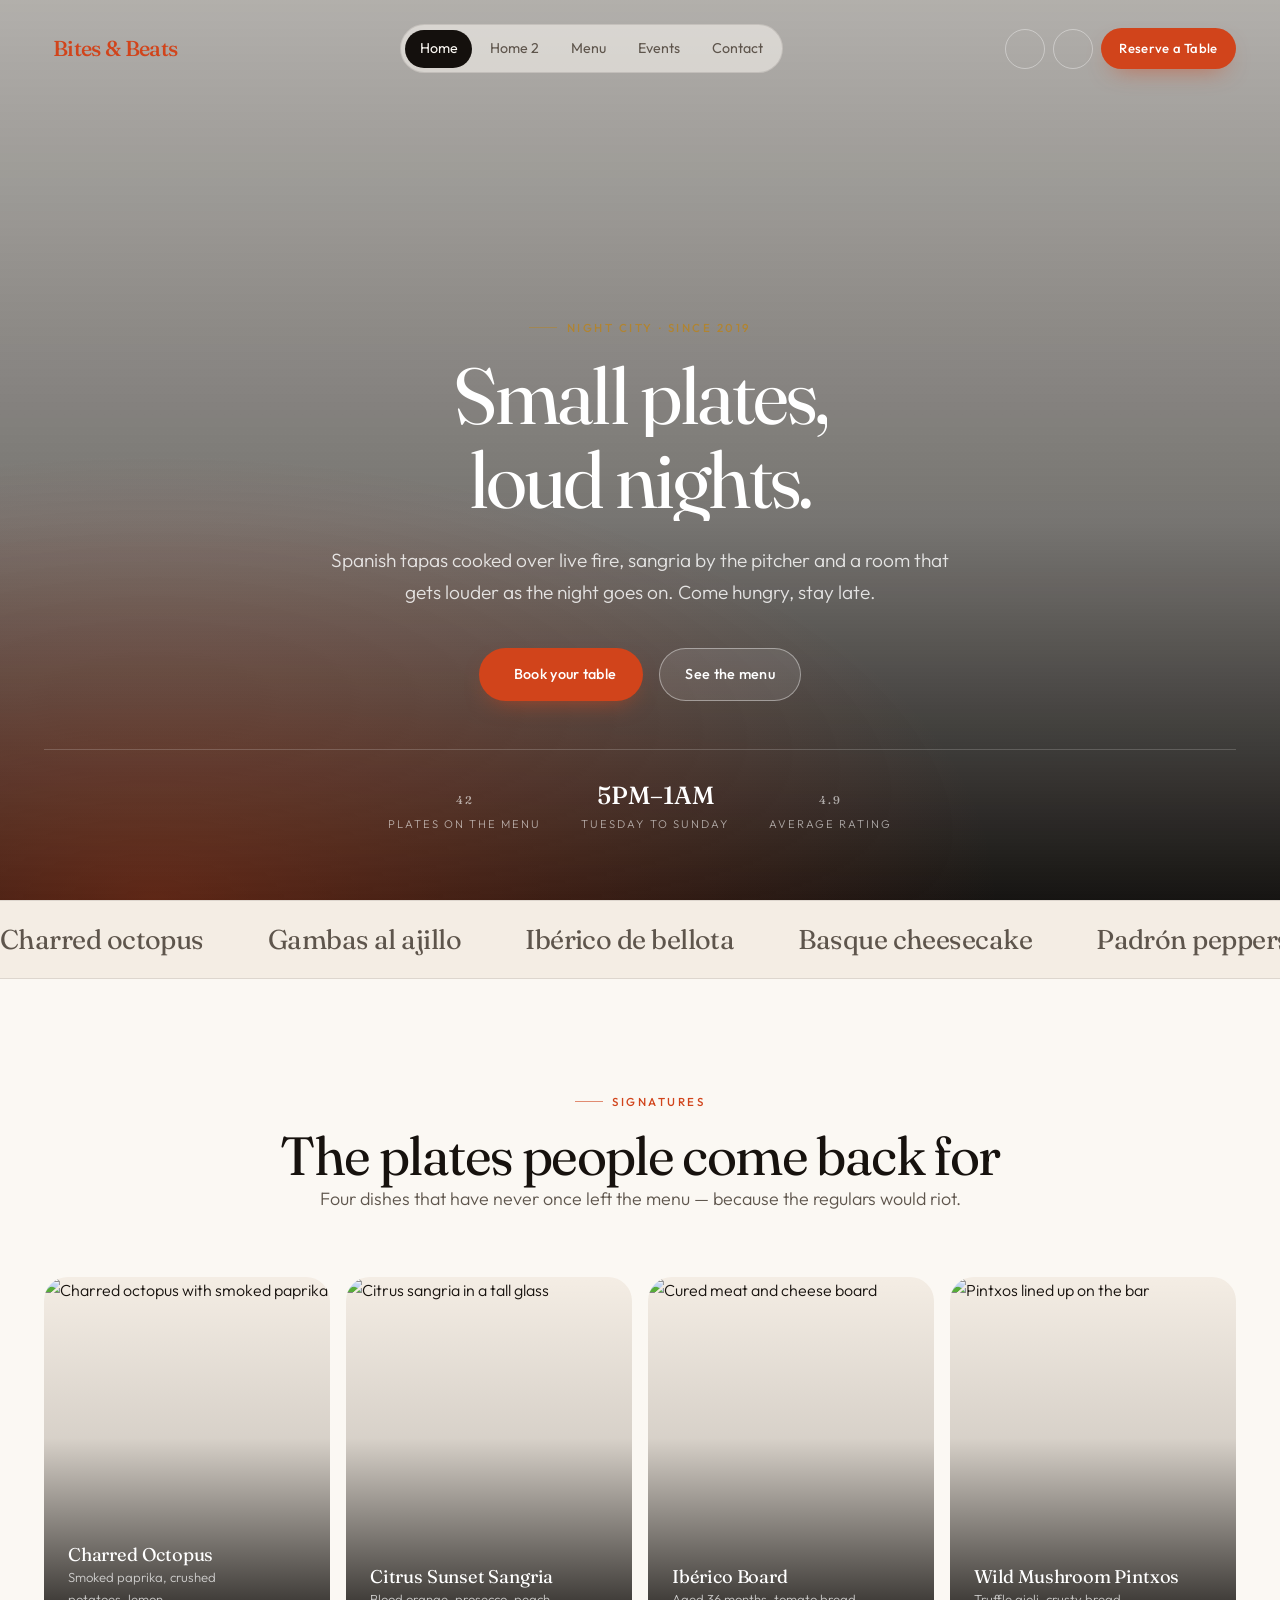
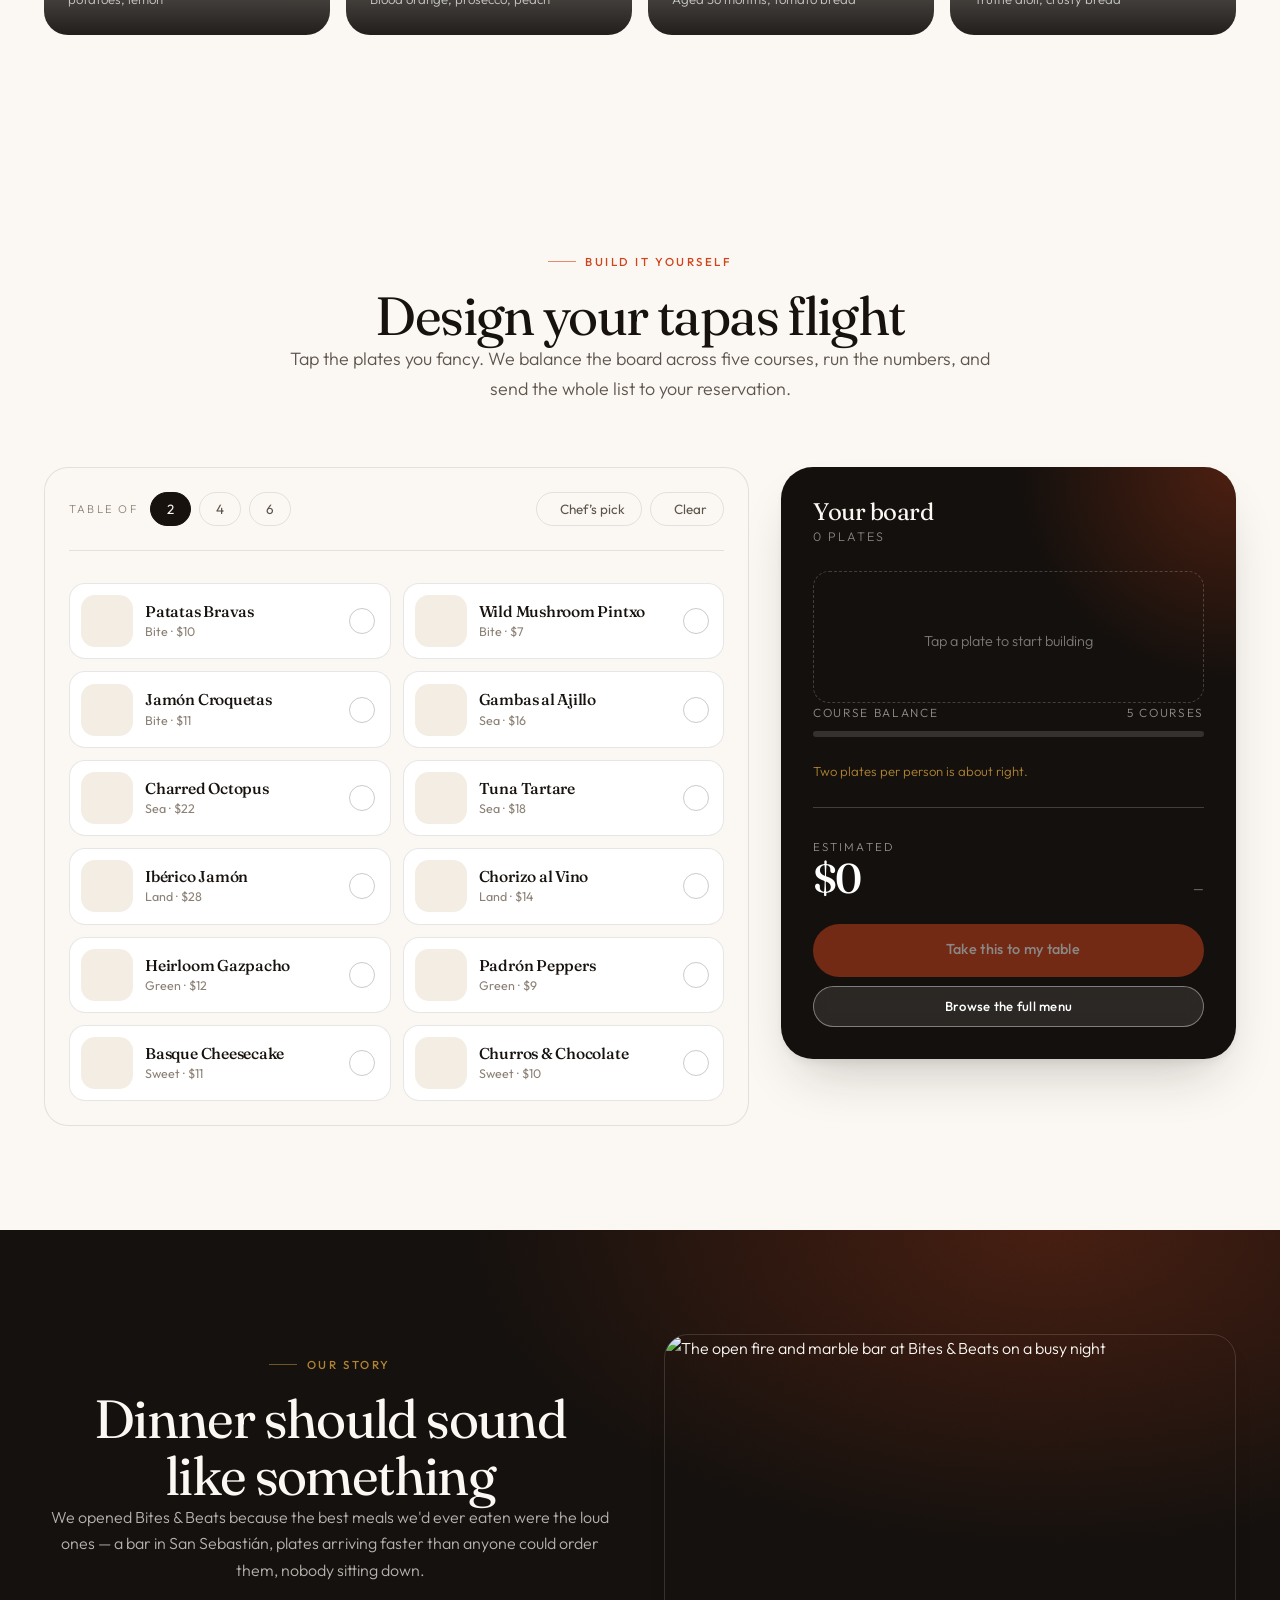
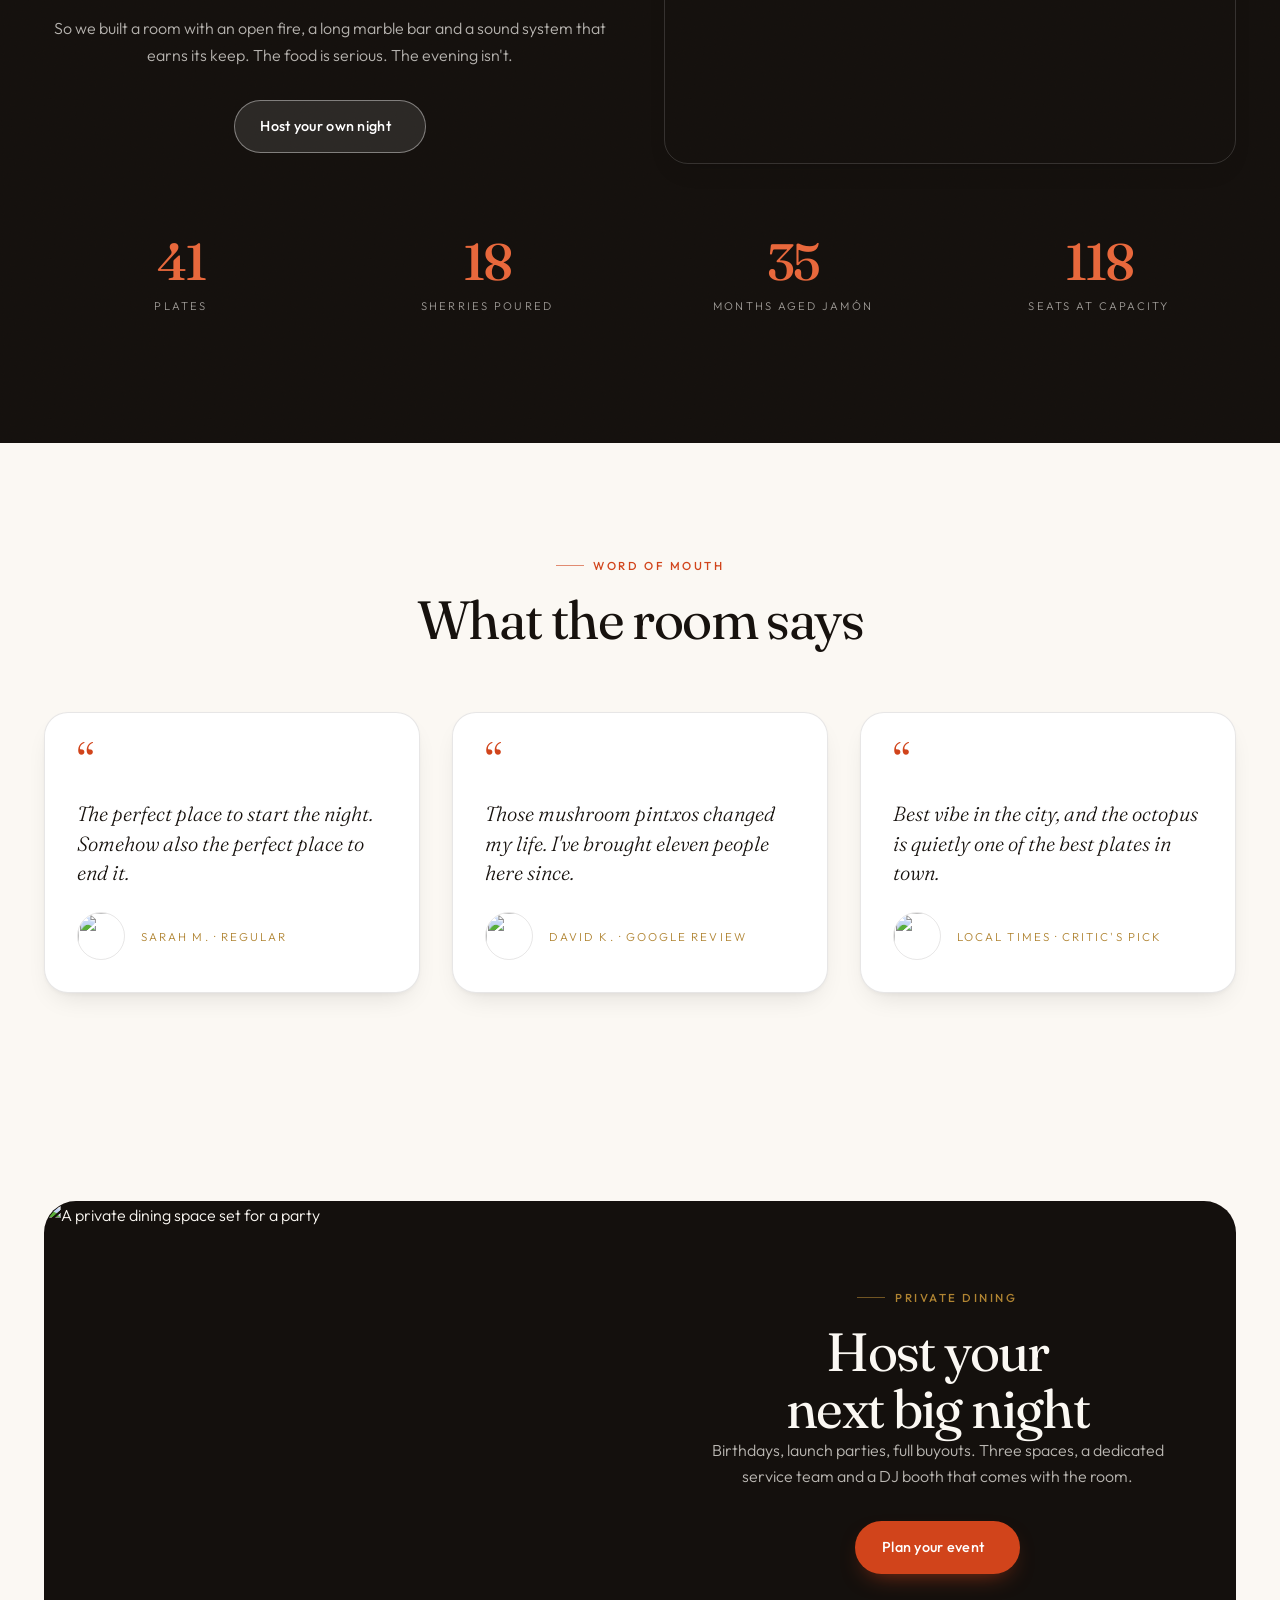
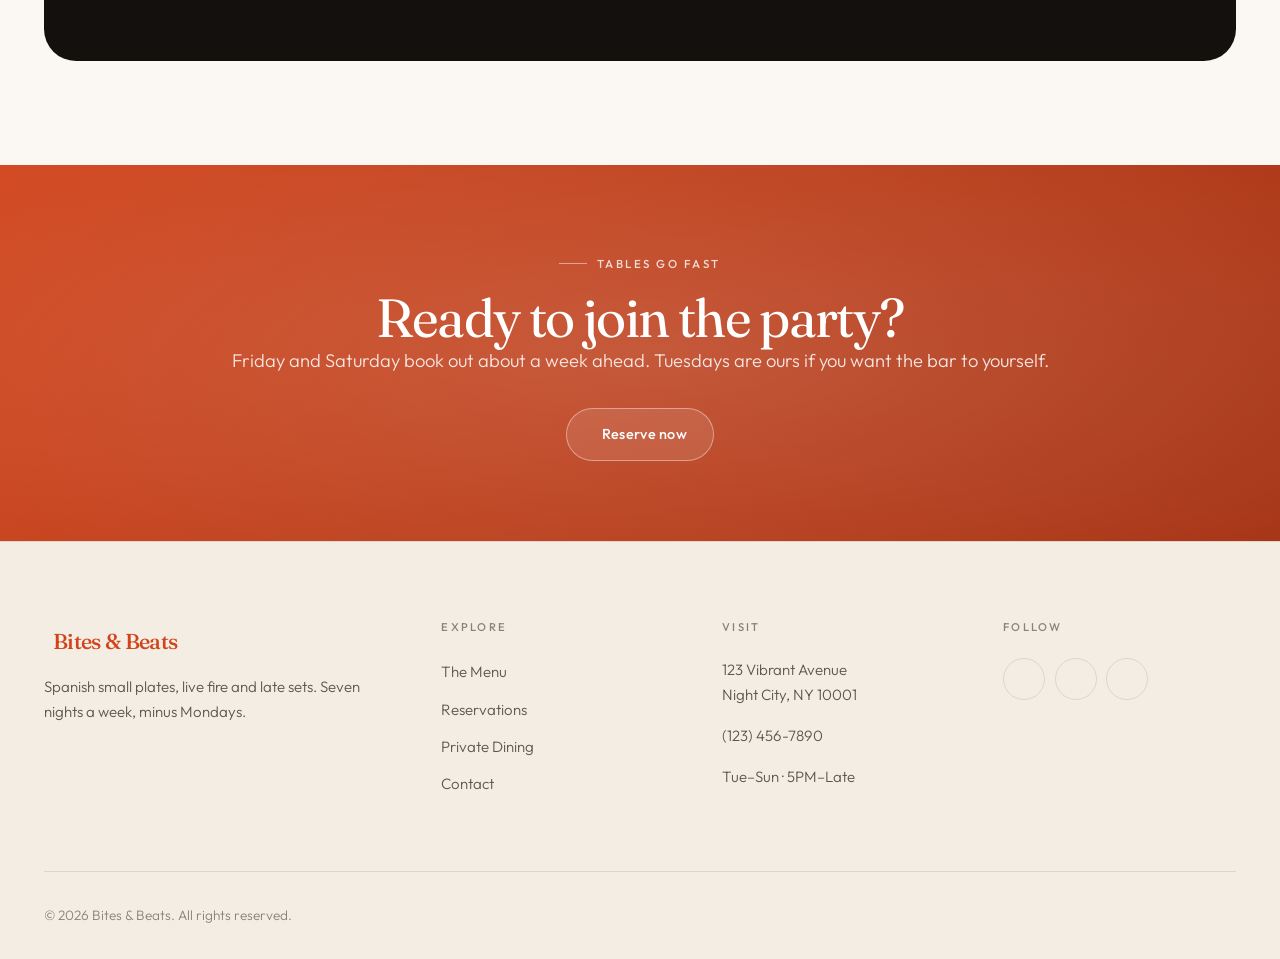
==== index.html @ 99b75a73 "first" ====
<!DOCTYPE html>
<html lang="en">

<head>
  <meta charset="UTF-8">
  <meta name="viewport" content="width=device-width, initial-scale=1.0">
  <title>Bites &amp; Beats | Tapas Bar &amp; Small Plates Restaurant</title>
  <meta name="description"
    content="A tapas bar in Night City serving Spanish small plates, sangria and late-night sets. Build your own tapas flight and reserve a table.">

  <!-- Favicon -->
  <link rel="icon" type="image/svg+xml" href="assets/images/favicon.svg">

  <link rel="preconnect" href="https://fonts.googleapis.com">
  <link rel="preconnect" href="https://fonts.gstatic.com" crossorigin>

  <!-- CSS -->
  <link rel="stylesheet" href="assets/css/style.css">
  <link rel="stylesheet" href="assets/css/interactive.css">
  <link rel="stylesheet" href="assets/css/rtl.css">

  <!-- Icons (Phosphor) -->
  <script src="https://unpkg.com/@phosphor-icons/web"></script>

  <!-- SEO JSON-LD -->
  <script type="application/ld+json">
  {
    "@context": "https://schema.org",
    "@type": "Restaurant",
    "name": "Bites & Beats",
    "image": "https://images.unsplash.com/photo-1517248135467-4c7edcad34c4",
    "servesCuisine": "Tapas",
    "priceRange": "$$",
    "telephone": "+1234567890",
    "address": {
      "@type": "PostalAddress",
      "streetAddress": "123 Vibrant Avenue",
      "addressLocality": "Night City",
      "addressRegion": "NY",
      "postalCode": "10001",
      "addressCountry": "US"
    }
  }
  </script>
</head>

<body class="nav-over-dark">

  <div class="scroll-progress"></div>
  <div class="drawer-overlay"></div>

  <!-- Mobile Drawer -->
  <aside class="drawer" aria-label="Mobile navigation">
    <div class="drawer-header">
      <a href="index.html" class="logo">
        <i class="ph-fill ph-martini"></i> Bites &amp; Beats
      </a>
      <button class="icon-btn close-drawer" aria-label="Close menu">
        <i class="ph ph-x"></i>
      </button>
    </div>

    <div class="drawer-toggles">
      <button class="icon-btn theme-toggle" aria-label="Toggle theme">
        <i class="ph ph-moon"></i>
      </button>
      <button class="icon-btn rtl-toggle" aria-label="Toggle text direction">
        <i class="ph ph-arrows-left-right"></i>
      </button>
    </div>

    <nav class="drawer-nav">
      <a href="index.html" class="active">Home</a>
      <a href="home2.html">Home 2</a>
      <a href="menu.html">Menu</a>
      <a href="events.html">Events</a>
      <a href="contact.html">Contact</a>
    </nav>

    <div class="drawer-actions">
      <a href="reservations.html" class="btn btn-primary"><i class="ph ph-calendar-check"></i> Reserve a Table</a>
    </div>
  </aside>

  <!-- Navbar -->
  <header class="navbar">
    <div class="container nav-container">
      <a href="index.html" class="logo">
        <i class="ph-fill ph-martini"></i> Bites &amp; Beats
      </a>

      <nav aria-label="Primary">
        <ul class="nav-links">
          <li><a href="index.html" class="active">Home</a></li>
          <li><a href="home2.html">Home 2</a></li>
          <li><a href="menu.html">Menu</a></li>
          <li><a href="events.html">Events</a></li>
          <li><a href="contact.html">Contact</a></li>
        </ul>
      </nav>

      <div class="nav-actions">
        <button class="icon-btn theme-toggle" aria-label="Toggle dark mode">
          <i class="ph ph-moon"></i>
        </button>
        <button class="icon-btn rtl-toggle" aria-label="Toggle text direction">
          <i class="ph ph-arrows-left-right"></i>
        </button>
        <a href="reservations.html" class="btn btn-primary btn-sm">Reserve a Table</a>
      </div>

      <button class="hamburger" aria-label="Open menu">
        <i class="ph ph-list"></i>
      </button>
    </div>
  </header>

  <main>
    <!-- ================================================== Hero -->
    <section class="hero">
      <img src="https://images.unsplash.com/photo-1517248135467-4c7edcad34c4?auto=format&fit=crop&q=80&w=1920"
        alt="The dining room at Bites &amp; Beats, full and warmly lit" class="hero-bg">
      <div class="hero-overlay"></div>

      <div class="container hero-content">
        <span class="eyebrow">Night City &middot; Since 2019</span>
        <h1 class="reveal-words">Small plates, loud nights.</h1>
        <p class="animate-on-scroll">Spanish tapas cooked over live fire, sangria by the pitcher and a room that gets
          louder as the night goes on. Come hungry, stay late.</p>

        <div class="hero-actions animate-on-scroll">
          <a href="reservations.html" class="btn btn-primary"><i class="ph ph-calendar-check"></i> Book your table</a>
          <a href="menu.html" class="btn btn-light">See the menu</a>
        </div>

        <div class="hero-meta animate-on-scroll">
          <div>
            <strong><span data-count="42" data-suffix="">0</span></strong>
            <span>Plates on the menu</span>
          </div>
          <div>
            <strong>5PM&ndash;1AM</strong>
            <span>Tuesday to Sunday</span>
          </div>
          <div>
            <strong><span data-count="4" data-suffix=".9">0</span></strong>
            <span>Average rating</span>
          </div>
        </div>
      </div>

    </section>

    <!-- ================================================== Marquee -->
    <div class="marquee" aria-hidden="true">
      <div class="marquee-track">
        <span>Charred octopus <i class="ph-fill ph-circle"></i> Gambas al ajillo <i class="ph-fill ph-circle"></i>
          Ib&eacute;rico de bellota <i class="ph-fill ph-circle"></i> Basque cheesecake <i
            class="ph-fill ph-circle"></i> Padr&oacute;n peppers <i class="ph-fill ph-circle"></i> Sangria blanca <i
            class="ph-fill ph-circle"></i></span>
      </div>
    </div>

    <!-- ================================================== Signature plates -->
    <section class="container">
      <div class="section-header animate-on-scroll">
        <span class="eyebrow centered">Signatures</span>
        <h2>The plates people come back for</h2>
        <p>Four dishes that have never once left the menu &mdash; because the regulars would riot.</p>
      </div>

      <div class="shareable-grid animate-on-scroll" data-stagger>
        <article class="share-item">
          <img src="https://images.unsplash.com/photo-1594973338928-5514e8cbb557?auto=format&fit=crop&q=80&w=700"
            alt="Charred octopus with smoked paprika" loading="lazy">
          <div class="share-overlay">
            <h4>Charred Octopus</h4>
            <p>Smoked paprika, crushed potatoes, lemon</p>
          </div>
        </article>
        <article class="share-item">
          <img src="https://images.unsplash.com/photo-1565557623262-b51c2513a641?auto=format&fit=crop&q=80&w=700"
            alt="Citrus sangria in a tall glass" loading="lazy">
          <div class="share-overlay">
            <h4>Citrus Sunset Sangria</h4>
            <p>Blood orange, prosecco, peach</p>
          </div>
        </article>
        <article class="share-item">
          <img src="https://images.unsplash.com/photo-1529692236671-f1f6cf9683ba?auto=format&fit=crop&q=80&w=700"
            alt="Cured meat and cheese board" loading="lazy">
          <div class="share-overlay">
            <h4>Ib&eacute;rico Board</h4>
            <p>Aged 36 months, tomato bread</p>
          </div>
        </article>
        <article class="share-item">
          <img src="https://images.unsplash.com/photo-1534080564583-6be75777b70a?auto=format&fit=crop&q=80&w=700"
            alt="Pintxos lined up on the bar" loading="lazy">
          <div class="share-overlay">
            <h4>Wild Mushroom Pintxos</h4>
            <p>Truffle aioli, crusty bread</p>
          </div>
        </article>
      </div>
    </section>

    <!-- ================================================== INTERACTIVE: Flight builder -->
    <section class="container" id="flight-builder">
      <div class="section-header animate-on-scroll">
        <span class="eyebrow centered">Build it yourself</span>
        <h2>Design your tapas flight</h2>
        <p>Tap the plates you fancy. We balance the board across five courses, run the numbers, and send the whole list
          to your reservation.</p>
      </div>

      <div class="flight animate-on-scroll">

        <!-- Picker -->
        <div class="flight-picker">
          <div class="flight-toolbar">
            <span class="label">Table of</span>
            <button type="button" class="chip flight-party" data-party="2" aria-pressed="true">2</button>
            <button type="button" class="chip flight-party" data-party="4" aria-pressed="false">4</button>
            <button type="button" class="chip flight-party" data-party="6" aria-pressed="false">6</button>
            <span style="flex:1 1 auto"></span>
            <button type="button" class="chip" id="flight-surprise"><i class="ph ph-shuffle"></i> Chef&rsquo;s
              pick</button>
            <button type="button" class="chip" id="flight-clear"><i class="ph ph-arrow-counter-clockwise"></i>
              Clear</button>
          </div>

          <div class="flight-options">
            <!-- Bites -->
            <button type="button" class="flight-opt" data-id="bravas" data-name="Patatas Bravas" data-price="10"
              data-course="bite">
              <span class="ico"><i class="ph ph-bowl-food"></i></span>
              <span><span class="name">Patatas Bravas</span><span class="meta">Bite &middot; $10</span></span>
              <span class="mark"><i class="ph ph-plus"></i></span>
            </button>
            <button type="button" class="flight-opt" data-id="pintxo" data-name="Wild Mushroom Pintxo" data-price="7"
              data-course="bite">
              <span class="ico"><i class="ph ph-bread"></i></span>
              <span><span class="name">Wild Mushroom Pintxo</span><span class="meta">Bite &middot; $7</span></span>
              <span class="mark"><i class="ph ph-plus"></i></span>
            </button>
            <button type="button" class="flight-opt" data-id="croquetas" data-name="Jam&oacute;n Croquetas"
              data-price="11" data-course="bite">
              <span class="ico"><i class="ph ph-cookie"></i></span>
              <span><span class="name">Jam&oacute;n Croquetas</span><span class="meta">Bite &middot; $11</span></span>
              <span class="mark"><i class="ph ph-plus"></i></span>
            </button>

            <!-- Sea -->
            <button type="button" class="flight-opt" data-id="gambas" data-name="Gambas al Ajillo" data-price="16"
              data-course="sea">
              <span class="ico c-sea"><i class="ph ph-shrimp"></i></span>
              <span><span class="name">Gambas al Ajillo</span><span class="meta">Sea &middot; $16</span></span>
              <span class="mark"><i class="ph ph-plus"></i></span>
            </button>
            <button type="button" class="flight-opt" data-id="octopus" data-name="Charred Octopus" data-price="22"
              data-course="sea">
              <span class="ico c-sea"><i class="ph ph-fish"></i></span>
              <span><span class="name">Charred Octopus</span><span class="meta">Sea &middot; $22</span></span>
              <span class="mark"><i class="ph ph-plus"></i></span>
            </button>
            <button type="button" class="flight-opt" data-id="tartare" data-name="Tuna Tartare" data-price="18"
              data-course="sea">
              <span class="ico c-sea"><i class="ph ph-fish-simple"></i></span>
              <span><span class="name">Tuna Tartare</span><span class="meta">Sea &middot; $18</span></span>
              <span class="mark"><i class="ph ph-plus"></i></span>
            </button>

            <!-- Land -->
            <button type="button" class="flight-opt" data-id="jamon" data-name="Ib&eacute;rico Jam&oacute;n"
              data-price="28" data-course="land">
              <span class="ico"><i class="ph ph-fork-knife"></i></span>
              <span><span class="name">Ib&eacute;rico Jam&oacute;n</span><span class="meta">Land &middot;
                  $28</span></span>
              <span class="mark"><i class="ph ph-plus"></i></span>
            </button>
            <button type="button" class="flight-opt" data-id="chorizo" data-name="Chorizo al Vino" data-price="14"
              data-course="land">
              <span class="ico"><i class="ph ph-cooking-pot"></i></span>
              <span><span class="name">Chorizo al Vino</span><span class="meta">Land &middot; $14</span></span>
              <span class="mark"><i class="ph ph-plus"></i></span>
            </button>

            <!-- Green -->
            <button type="button" class="flight-opt" data-id="gazpacho" data-name="Heirloom Gazpacho" data-price="12"
              data-course="green">
              <span class="ico c-green"><i class="ph ph-plant"></i></span>
              <span><span class="name">Heirloom Gazpacho</span><span class="meta">Green &middot; $12</span></span>
              <span class="mark"><i class="ph ph-plus"></i></span>
            </button>
            <button type="button" class="flight-opt" data-id="padron" data-name="Padr&oacute;n Peppers" data-price="9"
              data-course="green">
              <span class="ico c-green"><i class="ph ph-pepper"></i></span>
              <span><span class="name">Padr&oacute;n Peppers</span><span class="meta">Green &middot; $9</span></span>
              <span class="mark"><i class="ph ph-plus"></i></span>
            </button>

            <!-- Sweet -->
            <button type="button" class="flight-opt" data-id="cheesecake" data-name="Basque Cheesecake" data-price="11"
              data-course="sweet">
              <span class="ico c-sweet"><i class="ph ph-cake"></i></span>
              <span><span class="name">Basque Cheesecake</span><span class="meta">Sweet &middot; $11</span></span>
              <span class="mark"><i class="ph ph-plus"></i></span>
            </button>
            <button type="button" class="flight-opt" data-id="churros" data-name="Churros &amp; Chocolate"
              data-price="10" data-course="sweet">
              <span class="ico c-sweet"><i class="ph ph-ice-cream"></i></span>
              <span><span class="name">Churros &amp; Chocolate</span><span class="meta">Sweet &middot; $10</span></span>
              <span class="mark"><i class="ph ph-plus"></i></span>
            </button>
          </div>
        </div>

        <!-- Live board -->
        <aside class="flight-board" aria-live="polite">
          <h3>Your board</h3>
          <p class="sub" id="flight-count">0 plates</p>

          <ul class="board-list" id="flight-list"></ul>
          <div class="board-empty" id="flight-empty">
            <i class="ph ph-hand-tap"></i>
            <span>Tap a plate to start building</span>
          </div>

          <div class="board-balance">
            <div class="row"><span>Course balance</span><span>5 courses</span></div>
            <div class="meter" id="flight-meter"><i></i></div>
          </div>

          <p class="board-hint" id="flight-hint">Two plates per person is about right.</p>

          <div class="board-total">
            <div>
              <span class="k">Estimated</span>
              <div class="v" id="flight-total">$0</div>
            </div>
            <div class="per" id="flight-per">&mdash;</div>
          </div>

          <div class="board-actions">
            <a href="reservations.html" class="btn btn-primary" id="flight-send"><i class="ph ph-paper-plane-tilt"></i>
              Take this to my table</a>
            <a href="menu.html" class="btn btn-light btn-sm">Browse the full menu</a>
          </div>
        </aside>

      </div>
    </section>

    <!-- ================================================== Story -->
    <section class="band-dark grain">
      <div class="container">
        <div class="grid-2 story-grid" style="align-items: center;">
          <div class="story-copy animate-on-scroll">
            <span class="eyebrow">Our story</span>
            <h2>Dinner should sound like something</h2>
            <p class="mb-4">We opened Bites &amp; Beats because the best meals we'd ever eaten were the loud ones
              &mdash; a bar in San Sebasti&aacute;n, plates arriving faster than anyone could order them, nobody sitting
              down.</p>
            <p class="mb-4">So we built a room with an open fire, a long marble bar and a sound system that earns its
              keep. The food is serious. The evening isn't.</p>
            <a href="events.html" class="btn btn-light">Host your own night <i class="ph ph-arrow-right"></i></a>
          </div>

          <figure class="story-media animate-on-scroll" style="transition-delay: 120ms;">
            <img src="https://images.unsplash.com/photo-1514933651103-005eec06c04b?auto=format&fit=crop&q=80&w=1000"
              alt="The open fire and marble bar at Bites &amp; Beats on a busy night" loading="lazy">
          </figure>
        </div>

        <div class="stat-row mt-6 animate-on-scroll" style="transition-delay: 200ms;">
          <div class="stat">
            <strong data-count="42">0</strong>
            <span>Plates</span>
          </div>
          <div class="stat">
            <strong data-count="18">0</strong>
            <span>Sherries poured</span>
          </div>
          <div class="stat">
            <strong data-count="36">0</strong>
            <span>Months aged jam&oacute;n</span>
          </div>
          <div class="stat">
            <strong data-count="120">0</strong>
            <span>Seats at capacity</span>
          </div>
        </div>
      </div>
    </section>

    <!-- ================================================== Reviews -->
    <section class="container">
      <div class="section-header animate-on-scroll">
        <span class="eyebrow centered">Word of mouth</span>
        <h2>What the room says</h2>
      </div>

      <div class="grid-3 animate-on-scroll" data-stagger>
        <article class="card quote-card">
          <span class="mark">&ldquo;</span>
          <blockquote>The perfect place to start the night. Somehow also the perfect place to end it.</blockquote>
          <div class="quote-author">
            <img
              src="https://images.unsplash.com/photo-1494790108377-be9c29b29330?auto=format&fit=crop&crop=faces&q=80&w=160&h=160"
              alt="" class="quote-avatar" loading="lazy" width="48" height="48">
            <cite>Sarah M. &middot; Regular</cite>
          </div>
        </article>
        <article class="card quote-card">
          <span class="mark">&ldquo;</span>
          <blockquote>Those mushroom pintxos changed my life. I've brought eleven people here since.</blockquote>
          <div class="quote-author">
            <img
              src="https://images.unsplash.com/photo-1507003211169-0a1dd7228f2d?auto=format&fit=crop&crop=faces&q=80&w=160&h=160"
              alt="" class="quote-avatar" loading="lazy" width="48" height="48">
            <cite>David K. &middot; Google review</cite>
          </div>
        </article>
        <article class="card quote-card">
          <span class="mark">&ldquo;</span>
          <blockquote>Best vibe in the city, and the octopus is quietly one of the best plates in town.</blockquote>
          <div class="quote-author">
            <img src="https://images.unsplash.com/photo-1544005313-94ddf0286df2?auto=format&fit=crop&crop=faces&q=80&w=160&h=160"
              alt="" class="quote-avatar" loading="lazy" width="48" height="48">
            <cite>Local Times &middot; Critic's pick</cite>
          </div>
        </article>
      </div>
    </section>

    <!-- ================================================== Events teaser -->
    <section class="container">
      <div class="feature-split animate-on-scroll">
        <div class="feature-split-media">
          <img src="https://images.unsplash.com/photo-1516997121675-4c2d1684aa3e?auto=format&fit=crop&q=80&w=1000"
            alt="A private dining space set for a party" loading="lazy">
        </div>
        <div class="feature-split-copy">
          <span class="eyebrow">Private dining</span>
          <h2>Host your next big night</h2>
          <p>Birthdays, launch parties, full buyouts. Three spaces, a dedicated service team and a DJ booth that comes
            with the room.</p>
          <div>
            <a href="events.html" class="btn btn-primary">Plan your event <i class="ph ph-arrow-right"></i></a>
          </div>
        </div>
      </div>
    </section>

    <!-- ================================================== CTA -->
    <section class="cta-band">
      <div class="container animate-on-scroll">
        <span class="eyebrow centered" style="color: rgba(255,255,255,0.8);">Tables go fast</span>
        <h2>Ready to join the party?</h2>
        <p class="mb-4" style="font-size: 1.15rem;">Friday and Saturday book out about a week ahead. Tuesdays are ours
          if you want the bar to yourself.</p>
        <a href="reservations.html" class="btn btn-light"><i class="ph ph-calendar-check"></i> Reserve now</a>
      </div>
    </section>
  </main>

  <!-- ================================================== Footer -->
  <footer>
    <div class="container">
      <div class="footer-grid">
        <div class="footer-col">
          <a href="index.html" class="logo"><i class="ph-fill ph-martini"></i> Bites &amp; Beats</a>
          <p>Spanish small plates, live fire and late sets. Seven nights a week, minus Mondays.</p>
        </div>
        <div class="footer-col">
          <h4>Explore</h4>
          <ul>
            <li><a href="menu.html">The Menu</a></li>
            <li><a href="reservations.html">Reservations</a></li>
            <li><a href="events.html">Private Dining</a></li>
            <li><a href="contact.html">Contact</a></li>
          </ul>
        </div>
        <div class="footer-col">
          <h4>Visit</h4>
          <p>123 Vibrant Avenue<br>Night City, NY 10001</p>
          <p class="mt-2"><a href="tel:+11234567890">(123) 456-7890</a></p>
          <p class="mt-2">Tue&ndash;Sun &middot; 5PM&ndash;Late</p>
        </div>
        <div class="footer-col">
          <h4>Follow</h4>
          <div class="social-row">
            <a href="#" aria-label="Instagram"><i class="ph ph-instagram-logo"></i></a>
            <a href="#" aria-label="TikTok"><i class="ph ph-tiktok-logo"></i></a>
            <a href="#" aria-label="X"><i class="ph ph-x-logo"></i></a>
          </div>
        </div>
      </div>
      <div class="footer-bottom">
        <p>&copy; <span data-year>2026</span> Bites &amp; Beats. All rights reserved.</p>
      </div>
    </div>
  </footer>

  <script src="assets/js/main.js"></script>
</body>

</html>
---- assets/css/style.css ----
/* ==========================================================================
   Bites & Beats — Design System
   Warm editorial serif + geometric sans. Ember accent, gold highlight.
   ========================================================================== */

@import url('https://fonts.googleapis.com/css2?family=Fraunces:ital,opsz,wght@0,9..144,300..700;1,9..144,300..600&family=Outfit:wght@200;300;400;500;600&display=swap');

/* --------------------------------------------------------------------------
   1. Tokens
   -------------------------------------------------------------------------- */
:root {
  color-scheme: light;

  /* Wordmark colour. Deliberately NOT redefined for dark mode — the logo keeps
     the same terracotta in both themes. */
  --logo-brand: #D1441B;

  /* Surfaces — warm ivory */
  --bg: #FBF8F3;
  --bg-rgb: 251, 248, 243;
  --surface: #FFFFFF;
  --surface-2: #F4EDE4;
  --surface-3: #EAE0D3;
  --inverse: #14100D;

  /* Ink */
  --ink: #17120E;
  --ink-2: #5E554C;
  --ink-3: #8C8176;
  --ink-inverse: #FBF8F3;

  /* Accents */
  --accent: #D1441B;
  --accent-soft: #E8683C;
  --accent-wash: rgba(209, 68, 27, 0.08);
  --gold: #B08432;
  --gold-wash: rgba(176, 132, 50, 0.12);

  /* Lines */
  --line: rgba(23, 18, 14, 0.10);
  --line-strong: rgba(23, 18, 14, 0.22);

  /* Status */
  --error: #C0392B;
  --success: #3E7D54;

  /* Type */
  --font-display: 'Fraunces', Georgia, serif;
  --font-body: 'Outfit', system-ui, -apple-system, sans-serif;
  --lh-heading: 1.06;
  --lh-body: 1.65;

  /* Space (8px scale) */
  --space-1: 0.5rem;
  --space-2: 1rem;
  --space-3: 1.5rem;
  --space-4: 2rem;
  --space-5: 2.5rem;
  --space-6: 3rem;
  --space-8: 4rem;
  --space-10: 5rem;
  --space-12: 6.5rem;

  /* Shape */
  --radius-sm: 10px;
  --radius: 16px;
  --radius-lg: 24px;
  --radius-xl: 32px;
  --radius-pill: 999px;

  /* Elevation — soft, warm, low-contrast */
  --shadow-xs: 0 1px 2px rgba(23, 18, 14, 0.05);
  --shadow: 0 2px 4px rgba(23, 18, 14, 0.04), 0 12px 28px -12px rgba(23, 18, 14, 0.14);
  --shadow-hover: 0 4px 8px rgba(23, 18, 14, 0.05), 0 28px 56px -20px rgba(23, 18, 14, 0.24);
  --shadow-glow: 0 24px 60px -24px rgba(209, 68, 27, 0.5);

  /* Motion */
  --ease: cubic-bezier(0.22, 1, 0.36, 1);
  --ease-soft: cubic-bezier(0.4, 0, 0.2, 1);
  --transition: all 0.4s cubic-bezier(0.22, 1, 0.36, 1);

  --nav-h: 76px;

  /* Legacy aliases (kept so any inline styles keep working) */
  --bg-primary: var(--bg);
  --bg-primary-rgb: 251, 248, 243;
  --bg-secondary: var(--surface);
  --bg-inverse: var(--inverse);
  --text-primary: var(--ink);
  --text-secondary: var(--ink-2);
  --text-inverse: var(--ink-inverse);
  --border-color: var(--line);
  --accent-hover: #B63713;
  --radius-legacy: var(--radius);
}

[data-theme="dark"] {
  /* Tells the browser to render native widgets dark too — without it the date
     input's picker icon is a near-black glyph on a near-black field. */
  color-scheme: dark;
  --bg: #100D0B;
  --bg-rgb: 16, 13, 11;
  --surface: #191512;
  --surface-2: #211C18;
  --surface-3: #2B2521;
  --inverse: #FBF8F3;

  --ink: #F6F1EA;
  --ink-2: #A99E92;
  --ink-3: #7D7367;
  --ink-inverse: #14100D;

  --accent: #F4703F;
  --accent-soft: #FF8C60;
  --accent-wash: rgba(244, 112, 63, 0.12);
  --gold: #D9AE62;
  --gold-wash: rgba(217, 174, 98, 0.14);

  --line: rgba(246, 241, 234, 0.11);
  --line-strong: rgba(246, 241, 234, 0.26);

  --error: #E57368;
  --success: #6FBF8B;

  --shadow-xs: 0 1px 2px rgba(0, 0, 0, 0.4);
  --shadow: 0 2px 4px rgba(0, 0, 0, 0.3), 0 16px 32px -14px rgba(0, 0, 0, 0.7);
  --shadow-hover: 0 4px 10px rgba(0, 0, 0, 0.35), 0 32px 64px -22px rgba(0, 0, 0, 0.85);
  --shadow-glow: 0 24px 60px -24px rgba(244, 112, 63, 0.45);

  --bg-primary-rgb: 16, 13, 11;
  --accent-hover: #FF8C60;
}

/* --------------------------------------------------------------------------
   2. Base
   -------------------------------------------------------------------------- */
*, *::before, *::after { margin: 0; padding: 0; box-sizing: border-box; }

html {
  font-size: 16px;
  scroll-behavior: smooth;
  scroll-padding-top: calc(var(--nav-h) + 24px);
  -webkit-text-size-adjust: 100%;
}

body {
  font-family: var(--font-body);
  font-weight: 300;
  line-height: var(--lh-body);
  color: var(--ink);
  background-color: var(--bg);
  overflow-x: hidden;
  -webkit-font-smoothing: antialiased;
  -moz-osx-font-smoothing: grayscale;
  transition: background-color 0.5s var(--ease-soft), color 0.5s var(--ease-soft);
}

img { display: block; max-width: 100%; }
a { color: inherit; }

::selection { background: var(--accent); color: #FFF; }

:focus-visible {
  outline: 2px solid var(--accent);
  outline-offset: 3px;
  border-radius: 4px;
}

/* --------------------------------------------------------------------------
   3. Typography
   -------------------------------------------------------------------------- */
h1, h2, h3, h4, h5, h6 {
  font-family: var(--font-display);
  line-height: var(--lh-heading);
  font-weight: 400;
  letter-spacing: -0.02em;
  font-variation-settings: 'SOFT' 0, 'WONK' 1;
  color: var(--ink);
  text-wrap: balance;
}

h1 { font-size: clamp(2.6rem, 6.2vw, 5.2rem); letter-spacing: -0.035em; }
h2 { font-size: clamp(2rem, 4.2vw, 3.4rem); letter-spacing: -0.03em; }
h3 { font-size: clamp(1.35rem, 2.4vw, 1.9rem); letter-spacing: -0.02em; }
h4 { font-size: 1.1rem; letter-spacing: -0.01em; }

p { text-wrap: pretty; }

.eyebrow {
  display: inline-flex;
  align-items: center;
  gap: 0.6rem;
  font-family: var(--font-body);
  font-size: 0.72rem;
  font-weight: 500;
  letter-spacing: 0.22em;
  text-transform: uppercase;
  color: var(--accent);
  margin-bottom: var(--space-2);
}

.eyebrow::before {
  content: '';
  width: 28px;
  height: 1px;
  background: currentColor;
  opacity: 0.6;
}

.eyebrow.centered { justify-content: center; }

.lede {
  font-size: clamp(1rem, 1.5vw, 1.15rem);
  color: var(--ink-2);
  font-weight: 300;
  max-width: 62ch;
}

.serif-italic {
  font-family: var(--font-display);
  font-style: italic;
  font-weight: 300;
}

.text-accent { color: var(--accent); }
.text-gold   { color: var(--gold); }
.text-center { text-align: center; }
.text-muted  { color: var(--ink-2); }
.mt-2 { margin-top: var(--space-2); }
.mt-4 { margin-top: var(--space-4); }
.mt-6 { margin-top: var(--space-6); }
.mb-2 { margin-bottom: var(--space-2); }
.mb-4 { margin-bottom: var(--space-4); }
.mb-6 { margin-bottom: var(--space-6); }

/* --------------------------------------------------------------------------
   4. Layout
   -------------------------------------------------------------------------- */
.container {
  width: 100%;
  max-width: 1240px;
  margin: 0 auto;
  /* inline only: a <section class="container"> must keep the block padding from
     the `section` rule below, which a shorthand here would silently wipe out. */
  padding-inline: var(--space-3);
}

.container-narrow { max-width: 880px; }

section { padding-block: var(--space-12); position: relative; }
section.tight { padding-block: var(--space-8); }
section.flush-top { padding-block-start: 0; }

section.page-head, .page-head { padding-block-start: calc(var(--nav-h) + var(--space-8)); }

/* Tinted band behind an inner-page hero so it reads as its own block against
   the sections below. The section is a .container, so the tint is painted by a
   full-bleed pseudo-element rather than on the padded box itself. */
.head-band { position: relative; }

.head-band::before {
  content: '';
  position: absolute;
  z-index: -1;
  inset-block: 0;
  left: 50%;
  width: 100vw;
  transform: translateX(-50%);
  background: var(--surface-2);
  border-bottom: 1px solid var(--line);
}

.section-header {
  max-width: 720px;
  margin: 0 auto var(--space-8);
  text-align: center;
}

.section-header p {
  color: var(--ink-2);
  font-size: clamp(1rem, 1.5vw, 1.12rem);
  font-weight: 300;
}

.section-header.left { margin-inline: 0; text-align: left; }

.hairline {
  height: 1px;
  border: 0;
  background: linear-gradient(90deg, transparent, var(--line-strong), transparent);
}

.grid-2 { display: grid; grid-template-columns: repeat(2, 1fr); gap: var(--space-6); }
.grid-3 { display: grid; grid-template-columns: repeat(3, 1fr); gap: var(--space-4); }

@media (max-width: 768px) {
  .grid-3 { grid-template-columns: repeat(2, 1fr); }

  /* Every .grid-3 on the site holds exactly three cards; the orphan on row two
     spans both tracks at one track's width so it centres instead of hugging
     the left edge. :nth-child(3):last-child keeps this off any longer grid. */
  .grid-3 > :nth-child(3):last-child {
    grid-column: 1 / -1;
    width: calc(50% - (var(--space-4) / 2));
    margin-inline: auto;
  }
}

@media (max-width: 640px) {
  .grid-3 { grid-template-columns: 1fr; }
  .grid-3 > :nth-child(3):last-child { grid-column: auto; width: auto; }
}

/* Grain texture for dark panels */
.grain::after {
  content: '';
  position: absolute;
  inset: 0;
  pointer-events: none;
  opacity: 0.3;
  mix-blend-mode: overlay;
  background-image: url("data:image/svg+xml,%3Csvg xmlns='http://www.w3.org/2000/svg' width='160' height='160'%3E%3Cfilter id='n'%3E%3CfeTurbulence type='fractalNoise' baseFrequency='0.85' numOctaves='3'/%3E%3C/filter%3E%3Crect width='160' height='160' filter='url(%23n)' opacity='0.45'/%3E%3C/svg%3E");
}

/* --------------------------------------------------------------------------
   5. Scroll progress
   -------------------------------------------------------------------------- */
.scroll-progress {
  position: fixed;
  top: 0; left: 0;
  height: 2px;
  width: 100%;
  transform: scaleX(0);
  transform-origin: 0 50%;
  background: linear-gradient(90deg, var(--accent), var(--gold));
  z-index: 1200;
  will-change: transform;
}

html[dir="rtl"] .scroll-progress { transform-origin: 100% 50%; }

/* Injected by main.js so every page gets it without markup edits. Sits below
   the toast's z-index so the two never fight over the same corner. */
.back-to-top {
  position: fixed;
  right: var(--space-4);
  bottom: var(--space-4);
  z-index: 1250;
  width: 48px;
  height: 48px;
  display: grid;
  place-items: center;
  border: 1px solid var(--line);
  border-radius: 50%;
  background: rgba(var(--bg-rgb), 0.85);
  backdrop-filter: blur(14px) saturate(1.4);
  -webkit-backdrop-filter: blur(14px) saturate(1.4);
  color: var(--ink);
  font-size: 1.2rem;
  cursor: pointer;
  box-shadow: var(--shadow-hover);
  opacity: 0;
  visibility: hidden;
  transform: translateY(14px);
  transition: opacity 0.4s var(--ease-soft), transform 0.4s var(--ease), visibility 0.4s,
    background 0.3s var(--ease-soft), color 0.3s var(--ease-soft), border-color 0.3s var(--ease-soft);
}

.back-to-top.show { opacity: 1; visibility: visible; transform: translateY(0); }

.back-to-top:hover {
  background: var(--accent);
  border-color: var(--accent);
  color: #FFF;
  transform: translateY(-3px);
}

.back-to-top:focus-visible { outline: 2px solid var(--accent); outline-offset: 3px; }

@media (prefers-reduced-motion: reduce) {
  .back-to-top { transition: opacity 0.2s linear, visibility 0.2s; }
  .back-to-top.show, .back-to-top:hover { transform: none; }
}

@media (max-width: 640px) {
  .back-to-top { width: 44px; height: 44px; right: var(--space-2); bottom: var(--space-3); }
}

/* --------------------------------------------------------------------------
   6. Navbar
   -------------------------------------------------------------------------- */
.navbar {
  position: fixed;
  top: 0; left: 0;
  width: 100%;
  z-index: 1000;
  padding: var(--space-3) 0;
  transition: padding 0.4s var(--ease);
}

.navbar::before {
  content: '';
  position: absolute;
  inset: 0;
  background: rgba(var(--bg-rgb), 0.82);
  backdrop-filter: blur(20px) saturate(1.4);
  -webkit-backdrop-filter: blur(20px) saturate(1.4);
  border-bottom: 1px solid var(--line);
  opacity: 0;
  transition: opacity 0.4s var(--ease-soft);
}

.navbar.scrolled { padding: 0.65rem 0; }
.navbar.scrolled::before { opacity: 1; }

/* Pages that open on a full-bleed dark hero: until the bar fades in its own
   background on scroll, the logo and icon buttons sit on dark photo pixels,
   where the default --ink colour is invisible. */
.nav-over-dark .navbar:not(.scrolled) .icon-btn,
.nav-over-dark .navbar:not(.scrolled) .hamburger {
  color: #FFF;
}

.nav-over-dark .navbar:not(.scrolled) .icon-btn,
.nav-over-dark .navbar:not(.scrolled) .hamburger {
  border-color: rgba(255, 255, 255, 0.38);
}

.nav-over-dark .navbar:not(.scrolled) .icon-btn:hover,
.nav-over-dark .navbar:not(.scrolled) .hamburger:hover {
  background: rgba(255, 255, 255, 0.16);
  border-color: rgba(255, 255, 255, 0.7);
  color: #FFF;
}

.nav-container {
  display: flex;
  justify-content: space-between;
  align-items: center;
  gap: var(--space-4);
  position: relative;
}

.logo {
  font-family: var(--font-display);
  font-weight: 500;
  font-size: 1.35rem;
  letter-spacing: -0.03em;
  text-decoration: none;
  color: var(--logo-brand);
  display: inline-flex;
  align-items: center;
  gap: 0.55rem;
  white-space: nowrap;
}

.logo i {
  color: var(--logo-brand);
  font-size: 1.4rem;
}

.nav-links {
  display: flex;
  align-items: center;
  gap: 0.2rem;
  list-style: none;
  padding: 0.3rem;
  border-radius: var(--radius-pill);
  border: 1px solid var(--line);
  background: rgba(var(--bg-rgb), 0.55);
}

.nav-links a {
  display: block;
  text-decoration: none;
  color: var(--ink-2);
  font-size: 0.89rem;
  font-weight: 400;
  padding: 0.45rem 0.9rem;
  border-radius: var(--radius-pill);
  transition: color 0.3s var(--ease-soft), background-color 0.3s var(--ease-soft);
  white-space: nowrap;
}

.nav-links a:hover { color: var(--ink); background: var(--surface-2); }

.nav-links a.active {
  color: var(--ink-inverse);
  background: var(--inverse);
}

.nav-actions { display: flex; align-items: center; gap: 0.5rem; }

.icon-btn {
  background: transparent;
  border: 1px solid var(--line);
  color: var(--ink);
  font-size: 1.05rem;
  cursor: pointer;
  width: 40px; height: 40px;
  display: inline-flex;
  align-items: center;
  justify-content: center;
  border-radius: 50%;
  transition: var(--transition);
  flex: 0 0 auto;
}

.icon-btn:hover {
  background: var(--ink);
  color: var(--bg);
  border-color: var(--ink);
  transform: translateY(-2px);
}

.hamburger {
  display: none;
  background: transparent;
  border: 1px solid var(--line);
  color: var(--ink);
  font-size: 1.3rem;
  cursor: pointer;
  width: 44px; height: 44px;
  border-radius: 50%;
  align-items: center;
  justify-content: center;
}

/* --------------------------------------------------------------------------
   7. Drawer
   -------------------------------------------------------------------------- */
.drawer-overlay {
  position: fixed;
  inset: 0;
  background: rgba(10, 8, 6, 0.55);
  backdrop-filter: blur(4px);
  z-index: 1001;
  opacity: 0;
  visibility: hidden;
  transition: opacity 0.4s var(--ease-soft), visibility 0.4s;
}

.drawer-overlay.active { opacity: 1; visibility: visible; }

.drawer {
  position: fixed;
  top: 0; right: -100%;
  width: 100%;
  max-width: 380px;
  height: 100%;
  background: var(--bg);
  border-left: 1px solid var(--line);
  z-index: 1002;
  padding: var(--space-4);
  transition: right 0.5s var(--ease);
  display: flex;
  flex-direction: column;
  overflow-y: auto;
}

.drawer.active { right: 0; }

.drawer-header {
  display: flex;
  justify-content: space-between;
  align-items: center;
  margin-bottom: var(--space-6);
}

.drawer-nav {
  display: flex;
  flex-direction: column;
  margin-bottom: var(--space-6);
}

.drawer-nav a {
  font-family: var(--font-display);
  font-size: 1.55rem;
  letter-spacing: -0.03em;
  text-decoration: none;
  color: var(--ink);
  padding: 0.7rem 0;
  border-bottom: 1px solid var(--line);
  display: flex;
  align-items: center;
  justify-content: space-between;
  transition: color 0.3s var(--ease-soft), padding-left 0.3s var(--ease);
}

.drawer-nav a::after {
  content: '\2192';
  font-family: var(--font-body);
  font-size: 1rem;
  opacity: 0;
  transform: translateX(-8px);
  transition: var(--transition);
}

.drawer-nav a:hover { color: var(--accent); padding-left: 0.4rem; }
.drawer-nav a:hover::after { opacity: 1; transform: translateX(0); }
.drawer-nav a.active { color: var(--accent); }

.drawer-actions { margin-top: auto; display: flex; flex-direction: column; gap: var(--space-2); }
.drawer-actions .btn { width: 100%; }
.drawer-toggles { display: flex; gap: 0.5rem; margin-bottom: var(--space-3); }

/* --------------------------------------------------------------------------
   8. Buttons
   -------------------------------------------------------------------------- */
.btn {
  position: relative;
  display: inline-flex;
  align-items: center;
  justify-content: center;
  gap: 0.55rem;
  padding: 0.85rem 1.6rem;
  border-radius: var(--radius-pill);
  font-family: var(--font-body);
  font-size: 0.9rem;
  font-weight: 500;
  letter-spacing: 0.02em;
  text-decoration: none;
  cursor: pointer;
  border: 1px solid transparent;
  overflow: hidden;
  isolation: isolate;
  transition: var(--transition);
  white-space: nowrap;
}

.btn::after {
  content: '';
  position: absolute;
  inset: 0;
  z-index: -1;
  background: linear-gradient(120deg, transparent 20%, rgba(255,255,255,0.28) 50%, transparent 80%);
  transform: translateX(-120%);
  transition: transform 0.7s var(--ease);
}

.btn:hover::after { transform: translateX(120%); }

.btn i { font-size: 1.05em; }

.btn-primary {
  background: var(--accent);
  color: #FFF;
  box-shadow: 0 10px 24px -12px rgba(209, 68, 27, 0.75);
}

.btn-primary:hover {
  background: var(--accent-hover);
  transform: translateY(-3px);
  box-shadow: var(--shadow-glow);
}

.btn-outline {
  background: transparent;
  color: var(--ink);
  border-color: var(--line-strong);
}

.btn-outline:hover {
  background: var(--ink);
  color: var(--bg);
  border-color: var(--ink);
  transform: translateY(-3px);
}

.btn-light {
  background: rgba(255,255,255,0.1);
  color: #FFF;
  border-color: rgba(255,255,255,0.4);
  backdrop-filter: blur(8px);
}

.btn-light:hover {
  background: #FFF;
  color: #14100D;
  border-color: #FFF;
  transform: translateY(-3px);
}

.btn-ghost {
  background: transparent;
  color: var(--ink);
  padding-inline: 0.5rem;
  border-radius: 0;
}

.btn-ghost::after { display: none; }

.btn-ghost span {
  background-image: linear-gradient(currentColor, currentColor);
  background-size: 0% 1px;
  background-position: 0 100%;
  background-repeat: no-repeat;
  transition: background-size 0.4s var(--ease);
  padding-bottom: 2px;
}

.btn-ghost:hover span { background-size: 100% 1px; }
.btn-ghost i { transition: transform 0.4s var(--ease); }
.btn-ghost:hover i { transform: translateX(4px); }

.btn-sm { padding: 0.55rem 1.1rem; font-size: 0.82rem; }
.btn-block { width: 100%; }
.btn:disabled, .btn[aria-disabled="true"] { opacity: 0.45; pointer-events: none; }

/* --------------------------------------------------------------------------
   9. Cards
   -------------------------------------------------------------------------- */
.card {
  position: relative;
  background: var(--surface);
  border: 1px solid var(--line);
  border-radius: var(--radius-lg);
  padding: var(--space-4);
  box-shadow: var(--shadow);
  display: flex;
  flex-direction: column;
  height: 100%;
  transition: var(--transition);
}

.card:hover { transform: translateY(-6px); box-shadow: var(--shadow-hover); }
.card.flat { box-shadow: none; }
.card.flat:hover { transform: none; box-shadow: var(--shadow); }
.card.static:hover { transform: none; box-shadow: var(--shadow); }

.dish-card {
  background: var(--surface);
  border: 1px solid var(--line);
  border-radius: var(--radius-lg);
  overflow: hidden;
  display: flex;
  flex-direction: column;
  transition: var(--transition);
  box-shadow: var(--shadow-xs);
}

.dish-card:hover { transform: translateY(-8px); box-shadow: var(--shadow-hover); }

.dish-card-media {
  position: relative;
  aspect-ratio: 4 / 3;
  overflow: hidden;
}

.dish-card-media img {
  width: 100%; height: 100%;
  object-fit: cover;
  transition: transform 0.9s var(--ease);
}

.dish-card:hover .dish-card-media img { transform: scale(1.07); }

.dish-card-body {
  padding: var(--space-3);
  display: flex;
  flex-direction: column;
  gap: 0.4rem;
  flex: 1;
}

.dish-card-body h3 { font-size: 1.25rem; }
.dish-card-body p { color: var(--ink-2); font-size: 0.92rem; flex: 1; }

.price-chip {
  position: absolute;
  top: var(--space-2);
  right: var(--space-2);
  background: rgba(var(--bg-rgb), 0.9);
  backdrop-filter: blur(8px);
  color: var(--ink);
  font-size: 0.85rem;
  font-weight: 500;
  padding: 0.3rem 0.75rem;
  border-radius: var(--radius-pill);
  border: 1px solid var(--line);
}

/* Pour cards (home2 bar list) — copy sits over the photo rather than in a
   panel beneath it, so this reads differently to the dish cards above. */
.pour-card {
  position: relative;
  display: flex;
  flex-direction: column;
  justify-content: flex-end;
  min-height: 420px;
  border-radius: var(--radius-lg);
  overflow: hidden;
  background: var(--surface-3);
  transition: var(--transition);
}

.pour-card:hover { transform: translateY(-6px); box-shadow: var(--shadow-hover); }

.pour-card img {
  position: absolute;
  inset: 0;
  width: 100%;
  height: 100%;
  object-fit: cover;
  transition: transform 0.9s var(--ease);
}

.pour-card:hover img { transform: scale(1.06); }

.pour-card::after {
  content: '';
  position: absolute;
  inset: 0;
  background: linear-gradient(to top, rgba(10,8,6,0.92) 0%, rgba(10,8,6,0.5) 42%, rgba(10,8,6,0.08) 100%);
}

/* Lifts the copy above the ::after gradient, which is the element's last child
   and would otherwise paint over it. */
.pour-card-body {
  position: relative;
  z-index: 1;
  padding: var(--space-3);
}

.pour-card-body h3 { color: #FFF; font-size: 1.3rem; margin-bottom: 0.3rem; }
.pour-card-body p { color: rgba(255,255,255,0.75); font-size: 0.9rem; }

.pour-meta {
  display: flex;
  align-items: center;
  gap: 0.45rem;
  margin-top: var(--space-2);
  padding-top: 0.7rem;
  border-top: 1px solid rgba(255,255,255,0.2);
  font-size: 0.72rem;
  letter-spacing: 0.16em;
  text-transform: uppercase;
  color: var(--gold);
}

.pour-meta .amount { margin-inline-start: auto; letter-spacing: 0.06em; color: #FFF; }

/* --------------------------------------------------------------------------
   10. Hero
   -------------------------------------------------------------------------- */
.hero {
  position: relative;
  min-height: 100vh;
  min-height: 100svh;
  display: flex;
  align-items: flex-end;
  overflow: hidden;
  padding: calc(var(--nav-h) + var(--space-8)) 0 var(--space-8);
  color: #FFF;
}

.hero-bg {
  position: absolute;
  inset: 0;
  width: 100%; height: 100%;
  object-fit: cover;
  z-index: 0;
  transform: scale(1.08);
  animation: heroDrift 24s ease-in-out infinite alternate;
}

@keyframes heroDrift {
  from { transform: scale(1.08) translate3d(0, 0, 0); }
  to   { transform: scale(1.16) translate3d(-1.5%, -1.5%, 0); }
}

.hero-overlay {
  position: absolute;
  inset: 0;
  z-index: 1;
  background:
    radial-gradient(120% 90% at 12% 100%, rgba(209, 68, 27, 0.38) 0%, transparent 55%),
    linear-gradient(to top, rgba(10,8,6,0.95) 0%, rgba(10,8,6,0.55) 42%, rgba(10,8,6,0.3) 100%);
}

.hero-content { position: relative; z-index: 2; width: 100%; text-align: center; }

.hero-content h1 { color: #FFF; margin-bottom: var(--space-3); max-width: 15ch; margin-inline: auto; }
.hero-content .eyebrow { color: var(--gold); }

.hero-content p {
  font-size: clamp(1rem, 1.6vw, 1.2rem);
  color: rgba(255,255,255,0.82);
  max-width: 48ch;
  margin-inline: auto;
  margin-bottom: var(--space-5);
  font-weight: 300;
}

.hero-actions { display: flex; flex-wrap: wrap; gap: var(--space-2); align-items: center; justify-content: center; }

/* Kinetic word reveal */
.reveal-words .word { display: inline-block; overflow: hidden; vertical-align: bottom; }

.reveal-words .word > span {
  display: inline-block;
  transform: translateY(105%);
  transition: transform 0.9s var(--ease);
}

.reveal-words.visible .word > span { transform: translateY(0); }

/* Hero meta strip */
.hero-meta {
  display: flex;
  flex-wrap: wrap;
  justify-content: center;
  gap: var(--space-5);
  margin-top: var(--space-6);
  padding-top: var(--space-4);
  border-top: 1px solid rgba(255,255,255,0.18);
}

.hero-meta div { min-width: 110px; }

.hero-meta strong {
  display: block;
  font-family: var(--font-display);
  font-size: 1.55rem;
  font-weight: 500;
  color: #FFF;
  line-height: 1.1;
}

.hero-meta span {
  font-size: 0.7rem;
  letter-spacing: 0.18em;
  text-transform: uppercase;
  color: rgba(255,255,255,0.6);
}

.scroll-cue {
  position: absolute;
  bottom: var(--space-4);
  right: var(--space-4);
  z-index: 3;
  display: flex;
  flex-direction: column;
  align-items: center;
  gap: 0.5rem;
  font-size: 0.66rem;
  letter-spacing: 0.22em;
  text-transform: uppercase;
  color: rgba(255,255,255,0.65);
  writing-mode: vertical-rl;
}

.scroll-cue::after {
  content: '';
  width: 1px; height: 48px;
  background: linear-gradient(to bottom, rgba(255,255,255,0.75), transparent);
  animation: cueSlide 2.4s var(--ease-soft) infinite;
}

@keyframes cueSlide {
  0%, 100% { transform: scaleY(0.3); transform-origin: top; opacity: 0.4; }
  50%      { transform: scaleY(1);   transform-origin: top; opacity: 1; }
}

/* Split hero (home2) */
.split-hero {
  display: grid;
  grid-template-columns: 1.05fr 1fr;
  min-height: 100vh;
  min-height: 100svh;
  align-items: stretch;
}

.split-hero-copy {
  display: flex;
  flex-direction: column;
  justify-content: center;
  align-items: center;
  text-align: center;
  padding: calc(var(--nav-h) + var(--space-6)) clamp(1.5rem, 5vw, 5rem) var(--space-8);
  background: var(--bg);
}

/* The full-width children above stop align-items from centring the eyebrow,
   and text-align can't reach it either since it is itself a flex container. */
.split-hero-copy > * { width: 100%; }
.split-hero-copy .eyebrow { justify-content: center; }
.split-hero-copy h1 { margin-bottom: var(--space-3); }
.split-hero-copy .lede { max-width: 48ch; margin-inline: auto; }

.split-hero-media { position: relative; overflow: hidden; min-height: 440px; }
.split-hero-media img { width: 100%; height: 100%; object-fit: cover; }

.floating-quote {
  position: absolute;
  bottom: var(--space-4);
  left: var(--space-4);
  right: var(--space-4);
  max-width: 330px;
  background: rgba(var(--bg-rgb), 0.92);
  backdrop-filter: blur(16px);
  border: 1px solid var(--line);
  padding: var(--space-3);
  border-radius: var(--radius);
  box-shadow: var(--shadow);
  display: flex;
  align-items: center;
  gap: var(--space-2);
}

.floating-quote .avatar {
  width: 42px; height: 42px;
  flex: 0 0 42px;
  border-radius: 50%;
  background: var(--accent);
  color: #FFF;
  display: grid;
  place-items: center;
}

.floating-quote p { font-family: var(--font-display); font-weight: 500; font-size: 0.98rem; line-height: 1.3; }
.floating-quote span { font-size: 0.78rem; color: var(--ink-2); }

/* --------------------------------------------------------------------------
   11. Marquee
   -------------------------------------------------------------------------- */
.marquee {
  overflow: hidden;
  border-block: 1px solid var(--line);
  background: var(--surface-2);
  padding: var(--space-2) 0;
  white-space: nowrap;
  user-select: none;
}

.marquee-track {
  display: inline-flex;
  align-items: center;
  animation: marquee 40s linear infinite;
  will-change: transform;
}

.marquee:hover .marquee-track { animation-play-state: paused; }

.marquee-track span {
  font-family: var(--font-display);
  font-size: clamp(1.05rem, 2.2vw, 1.7rem);
  font-weight: 400;
  letter-spacing: -0.02em;
  color: var(--ink-2);
  display: inline-flex;
  align-items: center;
  gap: var(--space-4);
  padding-right: var(--space-4);
}

.marquee-track span i { color: var(--accent); font-size: 0.55em; }

@keyframes marquee {
  from { transform: translateX(0); }
  to   { transform: translateX(-50%); }
}

/* --------------------------------------------------------------------------
   12. Shareable grid
   -------------------------------------------------------------------------- */
.shareable-grid {
  display: grid;
  grid-template-columns: repeat(4, 1fr);
  gap: var(--space-2);
}

/* Explicit counts rather than auto-fit: the four signature plates should break
   4 -> 2x2 -> stacked, never 3 + 1. */
@media (max-width: 1024px) {
  .shareable-grid { grid-template-columns: repeat(2, 1fr); }
}

@media (max-width: 640px) {
  .shareable-grid { grid-template-columns: 1fr; }
}

.share-item {
  position: relative;
  aspect-ratio: 4 / 5;
  border-radius: var(--radius-lg);
  overflow: hidden;
  background: var(--surface-2);
}

.share-item img {
  width: 100%; height: 100%;
  object-fit: cover;
  transition: transform 0.9s var(--ease);
}

.share-overlay {
  position: absolute;
  inset: 0;
  background: linear-gradient(to top, rgba(10,8,6,0.9) 0%, rgba(10,8,6,0.12) 55%, transparent 100%);
  display: flex;
  flex-direction: column;
  justify-content: flex-end;
  padding: var(--space-3);
  color: #FFF;
}

.share-overlay h4 { color: #FFF; font-size: 1.15rem; margin-bottom: 0.15rem; }
.share-overlay p { font-size: 0.82rem; color: rgba(255,255,255,0.72); font-weight: 300; }

.share-item::after {
  content: '\2197';
  position: absolute;
  top: var(--space-2); right: var(--space-2);
  width: 36px; height: 36px;
  display: grid; place-items: center;
  border-radius: 50%;
  background: rgba(255,255,255,0.14);
  backdrop-filter: blur(8px);
  border: 1px solid rgba(255,255,255,0.25);
  color: #FFF;
  opacity: 0;
  transform: translateY(-6px);
  transition: var(--transition);
}

.share-item:hover::after { opacity: 1; transform: translateY(0); }
.share-item:hover img { transform: scale(1.06); }

/* --------------------------------------------------------------------------
   13. Bands
   -------------------------------------------------------------------------- */
.band-dark {
  position: relative;
  background: var(--inverse);
  color: var(--ink-inverse);
  overflow: hidden;
}

[data-theme="dark"] .band-dark { background: var(--surface); }

.band-dark h1, .band-dark h2, .band-dark h3, .band-dark h4 { color: var(--ink-inverse); }
.band-dark p { color: rgba(251, 248, 243, 0.7); }
[data-theme="dark"] .band-dark p { color: var(--ink-2); }
.band-dark .eyebrow { color: var(--gold); }

.band-dark::before {
  content: '';
  position: absolute;
  inset: 0;
  background: radial-gradient(70% 60% at 82% 0%, rgba(209, 68, 27, 0.26), transparent 65%);
  pointer-events: none;
}

.band-dark > * { position: relative; z-index: 1; }

.glass-panel {
  background: rgba(255,255,255,0.05);
  border: 1px solid rgba(255,255,255,0.12);
  border-radius: var(--radius-lg);
  padding: var(--space-4);
  backdrop-filter: blur(10px);
  transition: var(--transition);
}

.glass-panel:hover { background: rgba(255,255,255,0.09); transform: translateY(-5px); }

/* Room cards (events) — photo sits flush to the panel's inner edges. */
.space-card { padding: 0; overflow: hidden; display: flex; flex-direction: column; }

.space-card-media { aspect-ratio: 16 / 10; overflow: hidden; background: rgba(255,255,255,0.06); }

.space-card-media img {
  width: 100%;
  height: 100%;
  object-fit: cover;
  transition: transform 0.9s var(--ease);
}

.space-card:hover .space-card-media img { transform: scale(1.06); }

.space-card-body { padding: var(--space-3); display: flex; flex-direction: column; flex: 1; }
.space-card-body p:first-of-type { flex: 1; }

.space-capacity {
  color: var(--gold);
  font-size: 0.8rem;
  letter-spacing: 0.1em;
  text-transform: uppercase;
  margin-top: var(--space-2);
}

/* the base ember is too dark against an almost-black band */
.band-dark .stat strong,
.band-dark .quote-card .mark { color: var(--accent-soft); }
.band-dark .stat span { color: rgba(251, 248, 243, 0.6); }
[data-theme="dark"] .band-dark .stat span { color: var(--ink-2); }

/* In dark mode these panels are no longer inverted, so the ink flips back.
   Without this they inherit --ink-inverse and go dark-on-dark. */
[data-theme="dark"] .band-dark,
[data-theme="dark"] .feature-split,
[data-theme="dark"] .band-dark h1,
[data-theme="dark"] .band-dark h2,
[data-theme="dark"] .band-dark h3,
[data-theme="dark"] .band-dark h4,
[data-theme="dark"] .feature-split-copy h2 { color: var(--ink); }

.cta-band {
  position: relative;
  overflow: hidden;
  background: linear-gradient(135deg, var(--accent) 0%, #A32F0F 100%);
  color: #FFF;
  text-align: center;
  padding: var(--space-10) var(--space-3);
}

.cta-band h2 { color: #FFF; }
.cta-band p { color: rgba(255,255,255,0.85); }

.cta-band::before {
  content: '';
  position: absolute;
  inset: -40%;
  background: radial-gradient(closest-side, rgba(255,255,255,0.16), transparent);
  animation: ctaFloat 16s ease-in-out infinite alternate;
}

@keyframes ctaFloat {
  from { transform: translate(-12%, -8%) scale(0.9); }
  to   { transform: translate(12%, 8%) scale(1.15); }
}

.cta-band > * { position: relative; z-index: 1; }

/* Feature/editorial split */
.feature-split {
  display: grid;
  grid-template-columns: 1fr 1fr;
  align-items: stretch;
  border-radius: var(--radius-xl);
  overflow: hidden;
  border: 1px solid var(--line);
  background: var(--inverse);
  color: var(--ink-inverse);
  min-height: 460px;
}

[data-theme="dark"] .feature-split { background: var(--surface); }

.feature-split-media { position: relative; min-height: 320px; }
.feature-split-media img { width: 100%; height: 100%; object-fit: cover; }

.feature-split-copy {
  padding: clamp(2rem, 4vw, 4rem);
  display: flex;
  flex-direction: column;
  justify-content: center;
  align-items: center;
  text-align: center;
}

.feature-split-copy p { max-width: 52ch; margin-inline: auto; }

.feature-split-copy h2 { color: var(--ink-inverse); }
.feature-split-copy p { color: rgba(251, 248, 243, 0.72); margin-bottom: var(--space-4); }
[data-theme="dark"] .feature-split-copy p { color: var(--ink-2); }
.feature-split-copy .eyebrow { color: var(--gold); }

/* Stats */
/* Story (home) */
.story-copy { text-align: center; }
.story-copy p { max-width: 56ch; margin-inline: auto; }

.story-media {
  margin: 0;
  border-radius: var(--radius-lg);
  overflow: hidden;
  border: 1px solid rgba(255,255,255,0.14);
  box-shadow: var(--shadow);
}

.story-media img {
  width: 100%;
  aspect-ratio: 4 / 3;
  object-fit: cover;
}

.stat-row {
  display: grid;
  grid-template-columns: repeat(auto-fit, minmax(150px, 1fr));
  gap: var(--space-4);
}

.stat { text-align: center; padding: var(--space-3) var(--space-2); }

.stat strong {
  display: block;
  font-family: var(--font-display);
  font-size: clamp(2.2rem, 4vw, 3.2rem);
  font-weight: 500;
  letter-spacing: -0.04em;
  line-height: 1;
  color: var(--accent);
  font-variant-numeric: tabular-nums;
}

.stat span {
  display: block;
  margin-top: 0.6rem;
  font-size: 0.7rem;
  letter-spacing: 0.2em;
  text-transform: uppercase;
  color: var(--ink-2);
}

/* Quote cards */
.quote-card .mark {
  font-family: var(--font-display);
  font-size: 3.4rem;
  line-height: 0.7;
  color: var(--accent);
  display: block;
  margin-bottom: var(--space-2);
}

.quote-card blockquote {
  font-family: var(--font-display);
  font-style: italic;
  font-weight: 300;
  font-size: clamp(1.05rem, 1.8vw, 1.28rem);
  line-height: 1.45;
  margin-bottom: var(--space-3);
}

.quote-card cite {
  font-style: normal;
  font-size: 0.72rem;
  letter-spacing: 0.18em;
  text-transform: uppercase;
  color: var(--gold);
}

.quote-author {
  display: flex;
  align-items: center;
  gap: var(--space-2);
}

.quote-avatar {
  width: 48px;
  height: 48px;
  flex: 0 0 48px;
  border-radius: 50%;
  object-fit: cover;
  border: 1px solid var(--line);
}

.band-dark .quote-avatar { border-color: rgba(255,255,255,0.22); }

/* --------------------------------------------------------------------------
   14. Footer
   -------------------------------------------------------------------------- */
footer {
  background: var(--surface-2);
  border-top: 1px solid var(--line);
  padding: var(--space-10) 0 var(--space-4);
  position: relative;
}

.footer-grid {
  display: grid;
  grid-template-columns: 1.5fr 1fr 1fr 1fr;
  gap: var(--space-6);
  margin-bottom: var(--space-8);
}

.footer-col h4 {
  font-family: var(--font-body);
  font-size: 0.7rem;
  font-weight: 500;
  letter-spacing: 0.2em;
  text-transform: uppercase;
  color: var(--ink-3);
  margin-bottom: var(--space-3);
}

/* Matches the header logo exactly. The colour, hover and size all need
   restating to out-specify the .footer-col a rules below, which would
   otherwise shrink the wordmark to link size while the icon stays large. */
.footer-col .logo { margin-bottom: var(--space-2); }
.footer-col .logo,
.footer-col .logo:hover { color: var(--logo-brand); font-size: 1.35rem; }
.footer-col p { color: var(--ink-2); font-size: 0.94rem; }
.footer-col ul { list-style: none; }
.footer-col ul li { margin-bottom: 0.65rem; }

.footer-col a {
  color: var(--ink-2);
  text-decoration: none;
  font-size: 0.94rem;
  transition: color 0.3s var(--ease-soft);
}

.footer-col a:hover { color: var(--accent); }

.social-row { display: flex; gap: 0.6rem; }

.social-row a {
  width: 42px; height: 42px;
  border: 1px solid var(--line);
  border-radius: 50%;
  display: grid;
  place-items: center;
  font-size: 1.15rem;
  transition: var(--transition);
}

.social-row a:hover {
  background: var(--accent);
  color: #FFF;
  border-color: var(--accent);
  transform: translateY(-3px);
}

.footer-bottom {
  display: flex;
  flex-wrap: wrap;
  gap: var(--space-2);
  justify-content: space-between;
  align-items: center;
  padding-top: var(--space-4);
  border-top: 1px solid var(--line);
  color: var(--ink-3);
  font-size: 0.85rem;
}

.footer-bottom a { color: var(--ink-3); text-decoration: none; }
.footer-bottom a:hover { color: var(--accent); }

/* --------------------------------------------------------------------------
   15. Forms
   -------------------------------------------------------------------------- */
.form-group { margin-bottom: var(--space-3); text-align: left; width: 100%; }

.form-group label {
  display: block;
  margin-bottom: 0.45rem;
  font-size: 0.72rem;
  font-weight: 500;
  letter-spacing: 0.14em;
  text-transform: uppercase;
  color: var(--ink-2);
}

.form-control {
  width: 100%;
  padding: 0.85rem 1rem;
  border: 1px solid var(--line);
  border-radius: var(--radius-sm);
  background: var(--bg);
  color: var(--ink);
  font-family: var(--font-body);
  font-size: 0.98rem;
  font-weight: 300;
  transition: border-color 0.3s var(--ease-soft), box-shadow 0.3s var(--ease-soft), background-color 0.3s;
}

.form-control::placeholder { color: var(--ink-3); }
.form-control:hover { border-color: var(--line-strong); }

.form-control:focus {
  outline: none;
  border-color: var(--accent);
  background: var(--surface);
  box-shadow: 0 0 0 4px var(--accent-wash);
}

select.form-control {
  appearance: none;
  background-image: url("data:image/svg+xml,%3Csvg xmlns='http://www.w3.org/2000/svg' width='12' height='8' viewBox='0 0 12 8'%3E%3Cpath d='M1 1l5 5 5-5' fill='none' stroke='%238C8176' stroke-width='1.5' stroke-linecap='round'/%3E%3C/svg%3E");
  background-repeat: no-repeat;
  background-position: right 1rem center;
  padding-right: 2.5rem;
}

textarea.form-control { resize: vertical; min-height: 120px; }

.form-control.error { border-color: var(--error); box-shadow: 0 0 0 4px rgba(192, 57, 43, 0.1); }
.form-control.success { border-color: var(--success); }

.error-message { color: var(--error); font-size: 0.8rem; margin-top: 0.35rem; display: none; }
.error-message.show { display: block; }

.form-success-message {
  display: none;
  align-items: center;
  gap: 0.6rem;
  background: rgba(62, 125, 84, 0.1);
  color: var(--success);
  padding: var(--space-3);
  border-radius: var(--radius-sm);
  margin-top: var(--space-3);
  border: 1px solid rgba(62, 125, 84, 0.35);
  font-size: 0.94rem;
}

.form-success-message.show { display: flex; }

.res-form-grid { display: grid; grid-template-columns: 1fr 1fr; gap: var(--space-3); }
.res-form-grid .full-width { grid-column: 1 / -1; }

/* --------------------------------------------------------------------------
   16. Menu page
   -------------------------------------------------------------------------- */
/* The sticky category chips follow the page head directly, so the head drops
   the trailing space the shared .page-head / .section-header rules leave and
   the chips read as part of the hero block. */
.menu-head { padding-block-end: var(--space-4); }
.menu-head .section-header { margin-bottom: 0; }

.menu-jump-nav {
  position: sticky;
  top: 60px; /* sits directly under the condensed navbar */
  z-index: 900;
  background: rgba(var(--bg-rgb), 0.9);
  backdrop-filter: blur(18px) saturate(1.4);
  -webkit-backdrop-filter: blur(18px) saturate(1.4);
  border-bottom: 1px solid var(--line);
  padding: 0.75rem 0;
}

.menu-jump-nav .container {
  display: flex;
  gap: 0.5rem;
  overflow-x: auto;
  scrollbar-width: none;
}

.menu-jump-nav .container::-webkit-scrollbar { display: none; }

.menu-jump-nav a {
  white-space: nowrap;
  padding: 0.5rem 1.05rem;
  border-radius: var(--radius-pill);
  background: transparent;
  color: var(--ink-2);
  text-decoration: none;
  font-size: 0.88rem;
  border: 1px solid var(--line);
  transition: var(--transition);
}

.menu-jump-nav a:hover { border-color: var(--line-strong); color: var(--ink); }
.menu-jump-nav a.active { background: var(--ink); color: var(--bg); border-color: var(--ink); }

/* On a phone the six chips never fit on one line, so lay them out as a fixed
   3 x 2 block instead of a row that scrolls off the edge. */
@media (max-width: 640px) {
  .menu-jump-nav { padding: 0.6rem 0; }

  .menu-jump-nav .container {
    display: grid;
    grid-template-columns: repeat(3, 1fr);
    gap: 0.4rem;
    overflow: visible;
  }

  .menu-jump-nav a {
    display: grid;
    place-items: center;
    min-height: 40px;
    padding: 0.4rem 0.5rem;
    font-size: 0.72rem;
    text-align: center;
    /* The row is fixed width now, so long labels wrap rather than overflow. */
    white-space: normal;
    line-height: 1.15;
  }

  .menu-jump-nav a.active { box-shadow: 0 4px 12px -4px rgba(23, 18, 14, 0.45); }
}

/* nested inside a <section>, so reset the global section padding */
.menu-category {
  padding: 0;
  margin-bottom: var(--space-10);
  scroll-margin-top: calc(var(--nav-h) + 90px);
}

.menu-category-title {
  display: flex;
  align-items: baseline;
  gap: var(--space-3);
  margin-bottom: var(--space-5);
  text-align: left;
}

.menu-category-title::after { content: ''; flex: 1; height: 1px; background: var(--line); order: 1; }

.menu-category-count {
  order: 2;
  font-family: var(--font-body);
  font-size: 0.7rem;
  letter-spacing: 0.2em;
  text-transform: uppercase;
  color: var(--ink-3);
  white-space: nowrap;
}

.menu-grid {
  display: grid;
  grid-template-columns: repeat(auto-fill, minmax(380px, 1fr));
  gap: var(--space-3) var(--space-6);
}

.menu-item {
  display: flex;
  align-items: flex-start;
  gap: var(--space-3);
  padding: var(--space-2) 0;
  border-bottom: 1px solid var(--line);
  transition: border-color 0.3s var(--ease-soft), opacity 0.3s var(--ease-soft);
}

.menu-item:hover { border-bottom-color: var(--accent); }

.menu-item-media {
  width: 92px;
  height: 92px;
  flex: 0 0 92px;
  border-radius: 16px;
  object-fit: cover;
  background: var(--surface-2);
  border: 1px solid var(--line);
  transition: transform 0.6s var(--ease), box-shadow 0.4s var(--ease);
}

.menu-item:hover .menu-item-media {
  transform: scale(1.04);
  box-shadow: var(--shadow);
}

.menu-item-body { flex: 1; min-width: 0; }

.menu-item-header { display: flex; align-items: baseline; gap: 0.75rem; margin-bottom: 0.3rem; }

.menu-item-title {
  font-family: var(--font-display);
  font-weight: 500;
  font-size: 1.12rem;
  letter-spacing: -0.02em;
}

.menu-item-header::after {
  content: '';
  flex: 1;
  border-bottom: 1px dotted var(--line-strong);
  transform: translateY(-4px);
  order: 1;
}

.menu-item-price {
  font-weight: 500;
  font-size: 1rem;
  color: var(--accent);
  order: 2;
  font-variant-numeric: tabular-nums;
  white-space: nowrap;
}

.menu-item-desc { color: var(--ink-2); font-size: 0.92rem; margin-bottom: 0.5rem; }

.dietary-tags { display: flex; gap: 0.4rem; flex-wrap: wrap; }

.tag {
  font-size: 0.64rem;
  font-weight: 500;
  letter-spacing: 0.12em;
  text-transform: uppercase;
  padding: 0.2rem 0.5rem;
  border-radius: 4px;
  background: var(--surface-2);
  color: var(--ink-2);
  border: 1px solid var(--line);
}

.tag.gf    { color: var(--success); background: rgba(62, 125, 84, 0.1); border-color: rgba(62, 125, 84, 0.3); }
.tag.v     { color: #3B7C9E; background: rgba(59, 124, 158, 0.1); border-color: rgba(59, 124, 158, 0.3); }
.tag.spicy { color: var(--accent); background: var(--accent-wash); border-color: rgba(209, 68, 27, 0.32); }
.tag.chef  { color: var(--gold); background: var(--gold-wash); border-color: rgba(176, 132, 50, 0.35); }

/* --------------------------------------------------------------------------
   17. Contact / map
   -------------------------------------------------------------------------- */
.map-container {
  width: 100%;
  height: 380px;
  border-radius: var(--radius-lg);
  overflow: hidden;
  /* The "larger map" link sits directly beneath and owns the gap to the card. */
  margin-bottom: 0.6rem;
  border: 1px solid var(--line);
  box-shadow: var(--shadow);
  background: var(--surface-2);
}

.map-container iframe { width: 100%; height: 100%; border: 0; display: block; }

.map-link { font-size: 0.85rem; margin-bottom: var(--space-4); }

.map-link a {
  display: inline-flex;
  align-items: center;
  gap: 0.35rem;
  color: var(--ink-2);
}

.map-link a:hover { color: var(--accent); }

/* Contact form panel */
.contact-form-card { height: auto; }
.contact-form-card h3 { margin-bottom: 0.2rem; }

.form-note { font-size: 0.85rem; color: var(--ink-3); }

.form-actions {
  display: flex;
  flex-wrap: wrap;
  align-items: center;
  gap: var(--space-2) var(--space-3);
}

.info-row { display: flex; gap: var(--space-3); padding: var(--space-3) 0; border-bottom: 1px solid var(--line); }

.info-row .ico {
  width: 44px; height: 44px;
  flex: 0 0 44px;
  border-radius: 50%;
  display: grid; place-items: center;
  background: var(--accent-wash);
  color: var(--accent);
  font-size: 1.2rem;
}

.info-row h4 { margin-bottom: 0.15rem; font-family: var(--font-body); font-size: 1rem; font-weight: 500; letter-spacing: 0; }
.info-row p { color: var(--ink-2); font-size: 0.94rem; }

.hours-row {
  display: flex;
  justify-content: space-between;
  gap: var(--space-2);
  padding: 0.7rem 0;
  border-bottom: 1px dashed var(--line);
  font-size: 0.95rem;
}

.hours-row:last-child { border-bottom: 0; }
.hours-row span:last-child { color: var(--ink-2); font-variant-numeric: tabular-nums; }
.hours-row.today, .hours-row.today span:last-child { color: var(--accent); font-weight: 500; }

.today-flag {
  display: inline-block;
  margin-inline-start: 0.5rem;
  padding: 0.1rem 0.45rem;
  border-radius: 4px;
  background: var(--accent-wash);
  border: 1px solid rgba(209, 68, 27, 0.3);
  font-size: 0.6rem;
  font-weight: 500;
  letter-spacing: 0.12em;
  text-transform: uppercase;
  vertical-align: middle;
}

/* On a phone the day and the hours can't share a line without both wrapping
   mid-phrase, so stack them: day above, hours beneath. Must sit after the
   .today-flag block above to override its inline-start margin. */
@media (max-width: 640px) {
  .hours-row {
    display: grid;
    grid-template-columns: 1fr;
    gap: 0.2rem;
    padding: 0.7rem 0;
  }

  /* Keeps the injected Today badge beside the day name rather than below it. */
  .hours-row span:first-child {
    display: flex;
    align-items: center;
    flex-wrap: wrap;
    gap: 0.4rem;
    font-weight: 500;
    color: var(--ink);
  }

  /* Must out-specify the rule above to keep today's row accented. */
  .hours-row.today span:first-child { color: var(--accent); }

  .hours-row span:last-child { font-size: 0.88rem; }

  .today-flag { margin-inline-start: 0; }
}

/* --------------------------------------------------------------------------
   18. FAQ accordion
   -------------------------------------------------------------------------- */
.faq { display: grid; gap: 0.75rem; }

.faq-item {
  border: 1px solid var(--line);
  border-radius: var(--radius);
  background: var(--surface);
  overflow: hidden;
  transition: border-color 0.3s var(--ease-soft), box-shadow 0.3s var(--ease-soft);
}

.faq-item:hover { border-color: var(--line-strong); }
.faq-item.open { border-color: var(--accent); box-shadow: var(--shadow); }

/* The h3 is only there for document outline — the button carries the styling. */
.faq-item h3 { font: inherit; letter-spacing: normal; margin: 0; }

.faq-q {
  width: 100%;
  display: flex;
  align-items: center;
  gap: var(--space-2);
  padding: var(--space-3);
  background: transparent;
  border: 0;
  cursor: pointer;
  text-align: start;
  font-family: var(--font-display);
  font-size: 1.05rem;
  font-weight: 500;
  letter-spacing: -0.015em;
  line-height: 1.35;
  color: var(--ink);
  transition: color 0.3s var(--ease-soft);
}

.faq-q > span { flex: 1 1 auto; }
.faq-q:hover { color: var(--accent); }
.faq-item.open .faq-q { color: var(--accent); }

.faq-q i {
  flex: 0 0 32px;
  width: 32px; height: 32px;
  display: grid;
  place-items: center;
  border-radius: 50%;
  background: var(--surface-2);
  color: var(--ink-2);
  font-size: 0.95rem;
  transition: var(--transition);
}

/* One icon for both states: the plus rotates into an x as the panel opens. */
.faq-item.open .faq-q i {
  background: var(--accent);
  color: #FFF;
  transform: rotate(135deg);
}

/* 0fr -> 1fr animates the panel to its natural height without a hard-coded
   max-height. The inner wrapper does the clipping; visibility keeps the
   collapsed copy out of the tab order and away from screen readers. */
.faq-a {
  display: grid;
  grid-template-rows: 0fr;
  transition: grid-template-rows 0.45s var(--ease);
}

.faq-item.open .faq-a { grid-template-rows: 1fr; }

.faq-a > div {
  overflow: hidden;
  visibility: hidden;
  transition: visibility 0.45s;
}

.faq-item.open .faq-a > div { visibility: visible; }

.faq-a p {
  padding: 0 var(--space-3) var(--space-3);
  color: var(--ink-2);
  font-size: 0.95rem;
}

@media (max-width: 640px) {
  .faq-q { padding: var(--space-2); font-size: 0.98rem; }
  .faq-a p { padding: 0 var(--space-2) var(--space-2); }
}

/* --------------------------------------------------------------------------
   19. Scroll animations
   -------------------------------------------------------------------------- */
.animate-on-scroll {
  opacity: 0;
  transform: translateY(28px);
  transition: opacity 0.9s var(--ease), transform 0.9s var(--ease);
  will-change: transform, opacity;
}

.animate-on-scroll.visible { opacity: 1; transform: none; }

.reveal-img { clip-path: inset(0 0 100% 0); transition: clip-path 1.1s var(--ease); }
.reveal-img.visible { clip-path: inset(0 0 0 0); }

[data-stagger] > * { transition-delay: calc(var(--i, 0) * 90ms); }

/* --------------------------------------------------------------------------
   20. Responsive
   -------------------------------------------------------------------------- */
@media (max-width: 1100px) {
  .nav-links a { padding: 0.45rem 0.7rem; font-size: 0.85rem; }
}

@media (max-width: 1024px) {
  .nav-links, .nav-actions { display: none; }
  .hamburger { display: inline-flex; }
  .footer-grid { grid-template-columns: repeat(2, 1fr); }
  .split-hero { grid-template-columns: 1fr; min-height: auto; }
  .split-hero-media { min-height: 60vh; order: -1; }
  .grid-2 { grid-template-columns: 1fr; }
}

/* The story, private-dining and contact blocks stay side by side one
   breakpoint longer than the defaults above, so these must win over the
   stacking rules. */
@media (max-width: 1024px) {
  .story-grid { grid-template-columns: 1fr 1fr; gap: var(--space-4); }
  .feature-split { grid-template-columns: 1fr 1fr; }
  .contact-grid { grid-template-columns: 1fr 1fr; gap: var(--space-4); }
}

@media (max-width: 768px) {
  .story-grid { grid-template-columns: 1fr; }
  .contact-grid { grid-template-columns: 1fr; }
  .feature-split { grid-template-columns: 1fr; min-height: 0; }
  section { padding-block: var(--space-8); }
  section.tight { padding-block: var(--space-6); }
  section.page-head, .page-head { padding-block-start: calc(var(--nav-h) + var(--space-5)); }
  .res-form-grid { grid-template-columns: 1fr; }
  .menu-grid { grid-template-columns: 1fr; gap: var(--space-2); }
  .menu-item-media { width: 76px; height: 76px; flex-basis: 76px; border-radius: 14px; }
  .menu-item { gap: var(--space-2); }
  .hero { align-items: flex-end; }
  .hero-content h1 { max-width: 100%; }
  .scroll-cue { display: none; }
  .hero-meta { gap: var(--space-3); }
  .hero-meta div { min-width: 90px; }
  .hero-meta strong { font-size: 1.25rem; }
  /* Badge drops out of the image and sits under it rather than covering the
     photo on a narrow screen. */
  .split-hero-media {
    min-height: 0;
    display: flex;
    flex-direction: column;
    overflow: visible;
  }
  .split-hero-media img { height: 52vh; }
  .floating-quote {
    position: static;
    max-width: none;
    margin: var(--space-2) clamp(1.5rem, 5vw, 5rem) 0;
  }
}

/* Tablet keeps the four columns paired 2x2; only phones stack them one by
   one, where two columns would leave the link lists too narrow. */
@media (max-width: 640px) {
  .footer-grid { grid-template-columns: 1fr; gap: var(--space-5); }
}

@media (max-width: 420px) {
  .drawer { max-width: 100%; }
  .hero-actions .btn { width: 100%; }
}

@media (prefers-reduced-motion: reduce) {
  *, *::before, *::after {
    animation-duration: 0.01ms !important;
    animation-iteration-count: 1 !important;
    transition-duration: 0.01ms !important;
    scroll-behavior: auto !important;
  }
  .animate-on-scroll { opacity: 1; transform: none; }
  .reveal-words .word > span { transform: none; }
  .reveal-img { clip-path: none; }
}
---- assets/css/interactive.css ----
/* ==========================================================================
   Bites & Beats — Interactive modules
   1. Shared controls   2. Tapas Flight Builder   3. Night Dial
   4. Menu Filter       5. Event Planner          6. Toast
   ========================================================================== */

/* --------------------------------------------------------------------------
   1. Shared controls
   -------------------------------------------------------------------------- */
.chip {
  display: inline-flex;
  align-items: center;
  gap: 0.45rem;
  padding: 0.5rem 1rem;
  border-radius: var(--radius-pill);
  border: 1px solid var(--line);
  background: transparent;
  color: var(--ink-2);
  font-family: var(--font-body);
  font-size: 0.84rem;
  font-weight: 400;
  cursor: pointer;
  transition: var(--transition);
  white-space: nowrap;
}

.chip:hover { border-color: var(--line-strong); color: var(--ink); }

.chip[aria-pressed="true"],
.chip.active {
  background: var(--ink);
  border-color: var(--ink);
  color: var(--bg);
}

.chip i { font-size: 1em; }

/* Range slider */
.range {
  -webkit-appearance: none;
  appearance: none;
  width: 100%;
  height: 4px;
  border-radius: var(--radius-pill);
  background: var(--surface-3);
  outline: none;
  cursor: pointer;
}

.range::-webkit-slider-thumb {
  -webkit-appearance: none;
  appearance: none;
  width: 24px; height: 24px;
  border-radius: 50%;
  background: var(--accent);
  border: 3px solid var(--bg);
  box-shadow: 0 4px 14px -4px rgba(209, 68, 27, 0.9);
  cursor: grab;
  transition: transform 0.25s var(--ease);
}

.range::-webkit-slider-thumb:hover { transform: scale(1.15); }
.range:active::-webkit-slider-thumb { cursor: grabbing; transform: scale(1.05); }

.range::-moz-range-thumb {
  width: 18px; height: 18px;
  border-radius: 50%;
  background: var(--accent);
  border: 3px solid var(--bg);
  box-shadow: 0 4px 14px -4px rgba(209, 68, 27, 0.9);
  cursor: grab;
}

/* Meter */
.meter {
  height: 6px;
  border-radius: var(--radius-pill);
  background: var(--surface-3);
  overflow: hidden;
}

.meter > i {
  display: block;
  height: 100%;
  width: 0%;
  border-radius: inherit;
  background: linear-gradient(90deg, var(--gold), var(--accent));
  transition: width 0.6s var(--ease);
}

.module-panel {
  background: var(--surface);
  border: 1px solid var(--line);
  border-radius: var(--radius-xl);
  box-shadow: var(--shadow);
  overflow: hidden;
}

/* --------------------------------------------------------------------------
   2. Tapas Flight Builder
   -------------------------------------------------------------------------- */
.flight {
  display: grid;
  grid-template-columns: 1.55fr 1fr;
  gap: var(--space-4);
  align-items: start;
}

/* Padded tray so the toolbar and the option cards never sit flush against the
   container gutter or the divider rule. */
.flight-picker {
  min-width: 0;
  padding: var(--space-3);
  border: 1px solid var(--line);
  border-radius: var(--radius-lg);
  background: rgba(var(--bg-rgb), 0.7);
}

.flight-toolbar {
  display: flex;
  flex-wrap: wrap;
  align-items: center;
  gap: 0.5rem;
  margin-bottom: var(--space-4);
  padding-bottom: var(--space-3);
  border-bottom: 1px solid var(--line);
}

.flight-toolbar .label {
  font-size: 0.7rem;
  letter-spacing: 0.2em;
  text-transform: uppercase;
  color: var(--ink-3);
  margin-right: 0.25rem;
}

.flight-options {
  display: grid;
  grid-template-columns: repeat(auto-fill, minmax(215px, 1fr));
  gap: 0.75rem;
}

.flight-opt {
  position: relative;
  display: flex;
  align-items: center;
  gap: 0.75rem;
  padding: 0.7rem;
  padding-inline-end: 0.9rem;
  border: 1px solid var(--line);
  border-radius: var(--radius);
  background: var(--surface);
  cursor: pointer;
  text-align: left;
  font-family: var(--font-body);
  color: var(--ink);
  transition: var(--transition);
  overflow: hidden;
}

.flight-opt:hover { border-color: var(--line-strong); transform: translateY(-3px); box-shadow: var(--shadow); }

.flight-opt[aria-pressed="true"] {
  border-color: var(--accent);
  background: var(--accent-wash);
  box-shadow: 0 0 0 1px var(--accent) inset;
}

.flight-opt img {
  width: 56px; height: 56px;
  flex: 0 0 56px;
  border-radius: 12px;
  object-fit: cover;
}

.flight-opt .ico {
  width: 52px; height: 52px;
  flex: 0 0 52px;
  border-radius: 14px;
  display: grid;
  place-items: center;
  font-size: 1.4rem;
  background: var(--surface-2);
  color: var(--accent);
  transition: var(--transition);
}

.flight-opt .ico.c-sea   { color: #3B7C9E; }
.flight-opt .ico.c-green { color: var(--success); }
.flight-opt .ico.c-sweet { color: var(--gold); }

.flight-opt[aria-pressed="true"] .ico { background: var(--accent); color: #FFF; }

/* The label column absorbs the leftover width so the + never gets pushed
   into the card edge by a long dish name. */
.flight-opt > span:not(.ico):not(.mark) {
  flex: 1 1 auto;
  min-width: 0;
}

.flight-opt .name {
  display: block;
  font-family: var(--font-display);
  font-weight: 500;
  font-size: 0.98rem;
  letter-spacing: -0.015em;
  line-height: 1.2;
}

.flight-opt .meta {
  display: block;
  font-size: 0.78rem;
  color: var(--ink-3);
  margin-top: 0.15rem;
}

.flight-opt .mark {
  margin-inline-start: auto;
  width: 26px; height: 26px;
  flex: 0 0 26px;
  border-radius: 50%;
  border: 1px solid var(--line-strong);
  display: grid;
  place-items: center;
  font-size: 0.85rem;
  color: var(--ink-3);
  transition: var(--transition);
}

.flight-opt[aria-pressed="true"] .mark {
  background: var(--accent);
  border-color: var(--accent);
  color: #FFF;
  transform: rotate(135deg);
}

html[dir="rtl"] .flight-opt .mark { margin-left: 0; margin-right: auto; }

/* Board summary */
.flight-board {
  position: sticky;
  top: calc(var(--nav-h) + 16px);
  background: var(--inverse);
  color: var(--ink-inverse);
  border-radius: var(--radius-xl);
  padding: var(--space-4);
  box-shadow: var(--shadow-hover);
  overflow: hidden;
}

/* not inverted in dark mode, so the ink flips back with it */
[data-theme="dark"] .flight-board { background: var(--surface-2); color: var(--ink); }
[data-theme="dark"] .flight-board h3 { color: var(--ink); }

.flight-board::before {
  content: '';
  position: absolute;
  inset: 0;
  background: radial-gradient(80% 60% at 100% 0%, rgba(209, 68, 27, 0.3), transparent 60%);
  pointer-events: none;
}

.flight-board > * { position: relative; z-index: 1; }

.flight-board h3 { color: var(--ink-inverse); font-size: 1.5rem; margin-bottom: 0.15rem; }

.flight-board .sub {
  font-size: 0.78rem;
  letter-spacing: 0.16em;
  text-transform: uppercase;
  color: rgba(251, 248, 243, 0.5);
  margin-bottom: var(--space-3);
}

[data-theme="dark"] .flight-board .sub { color: var(--ink-3); }

.board-list { list-style: none; margin-bottom: var(--space-3); min-height: 132px; }

.board-list li {
  display: flex;
  align-items: baseline;
  gap: 0.6rem;
  padding: 0.5rem 0;
  border-bottom: 1px dashed rgba(251, 248, 243, 0.16);
  font-size: 0.93rem;
  animation: boardIn 0.4s var(--ease) both;
}

[data-theme="dark"] .board-list li { border-bottom-color: var(--line); }

@keyframes boardIn {
  from { opacity: 0; transform: translateY(-6px); }
  to   { opacity: 1; transform: none; }
}

.board-list li .dot { flex: 1; border-bottom: 1px dotted rgba(251, 248, 243, 0.25); transform: translateY(-4px); }
[data-theme="dark"] .board-list li .dot { border-bottom-color: var(--line-strong); }

.board-list li .amt { font-variant-numeric: tabular-nums; color: var(--gold); }

.board-list li button {
  background: none;
  border: 0;
  color: rgba(251, 248, 243, 0.45);
  cursor: pointer;
  font-size: 0.95rem;
  line-height: 1;
  padding: 0 0 0 0.35rem;
  transition: color 0.3s var(--ease-soft);
}

[data-theme="dark"] .board-list li button { color: var(--ink-3); }
.board-list li button:hover { color: var(--accent); }

.board-empty {
  display: flex;
  flex-direction: column;
  align-items: center;
  justify-content: center;
  gap: 0.5rem;
  min-height: 132px;
  text-align: center;
  color: rgba(251, 248, 243, 0.45);
  font-size: 0.9rem;
  border: 1px dashed rgba(251, 248, 243, 0.2);
  border-radius: var(--radius);
}

[data-theme="dark"] .board-empty { color: var(--ink-3); border-color: var(--line-strong); }
.board-empty i { font-size: 1.6rem; opacity: 0.7; }

.board-balance { margin-bottom: var(--space-3); }

.board-balance .row {
  display: flex;
  justify-content: space-between;
  font-size: 0.74rem;
  letter-spacing: 0.14em;
  text-transform: uppercase;
  color: rgba(251, 248, 243, 0.55);
  margin-bottom: 0.5rem;
}

[data-theme="dark"] .board-balance .row { color: var(--ink-3); }

.board-balance .meter { background: rgba(251, 248, 243, 0.14); }
[data-theme="dark"] .board-balance .meter { background: var(--surface-3); }

.board-hint {
  font-size: 0.82rem;
  color: var(--gold);
  min-height: 1.5em;
  margin-bottom: var(--space-3);
}

.board-total {
  display: flex;
  align-items: flex-end;
  justify-content: space-between;
  gap: var(--space-2);
  padding-top: var(--space-3);
  border-top: 1px solid rgba(251, 248, 243, 0.2);
  margin-bottom: var(--space-3);
}

[data-theme="dark"] .board-total { border-top-color: var(--line); }

.board-total .k {
  font-size: 0.72rem;
  letter-spacing: 0.18em;
  text-transform: uppercase;
  color: rgba(251, 248, 243, 0.55);
}

[data-theme="dark"] .board-total .k { color: var(--ink-3); }

.board-total .v {
  font-family: var(--font-display);
  font-size: 2.6rem;
  font-weight: 500;
  letter-spacing: -0.04em;
  line-height: 1;
  color: #FFF;
  font-variant-numeric: tabular-nums;
}

[data-theme="dark"] .board-total .v { color: var(--ink); }

.board-total .per { font-size: 0.8rem; color: rgba(251, 248, 243, 0.55); text-align: right; }
[data-theme="dark"] .board-total .per { color: var(--ink-3); }

.board-actions { display: flex; flex-direction: column; gap: 0.6rem; }

.board-actions .btn.is-empty { opacity: 0.5; box-shadow: none; }
.board-actions .btn.is-empty:hover { transform: none; box-shadow: none; }

/* --------------------------------------------------------------------------
   3. Night Dial (home2)
   -------------------------------------------------------------------------- */
.night-stage {
  display: grid;
  grid-template-columns: 1.1fr 1fr;
  min-height: 460px;
}

.night-visual { position: relative; overflow: hidden; min-height: 320px; background: var(--surface-2); }

.night-visual img {
  position: absolute;
  inset: 0;
  width: 100%; height: 100%;
  object-fit: cover;
  opacity: 0;
  transform: scale(1.06);
  transition: opacity 0.8s var(--ease-soft), transform 1.4s var(--ease);
}

.night-visual img.active { opacity: 1; transform: scale(1); }

.night-visual::after {
  content: '';
  position: absolute;
  inset: 0;
  background: linear-gradient(to top, rgba(10,8,6,0.75), transparent 55%);
  pointer-events: none;
}

.night-clock {
  position: absolute;
  z-index: 2;
  bottom: var(--space-3);
  left: var(--space-3);
  font-family: var(--font-display);
  font-size: clamp(2.4rem, 5vw, 3.6rem);
  font-weight: 500;
  letter-spacing: -0.04em;
  color: #FFF;
  line-height: 1;
  font-variant-numeric: tabular-nums;
}

.night-clock small {
  display: block;
  font-family: var(--font-body);
  font-size: 0.68rem;
  letter-spacing: 0.22em;
  text-transform: uppercase;
  color: rgba(255,255,255,0.65);
  margin-top: 0.4rem;
}

.night-info {
  padding: clamp(1.75rem, 3.5vw, 3rem);
  display: flex;
  flex-direction: column;
  justify-content: center;
  background: var(--surface);
}

.night-badge {
  display: inline-flex;
  align-items: center;
  gap: 0.4rem;
  align-self: flex-start;
  padding: 0.35rem 0.8rem;
  border-radius: var(--radius-pill);
  background: var(--accent-wash);
  color: var(--accent);
  font-size: 0.68rem;
  font-weight: 500;
  letter-spacing: 0.18em;
  text-transform: uppercase;
  margin-bottom: var(--space-2);
}

.night-badge .pulse {
  width: 6px; height: 6px;
  border-radius: 50%;
  background: currentColor;
  animation: pulse 1.8s ease-in-out infinite;
}

@keyframes pulse {
  0%, 100% { opacity: 1; transform: scale(1); }
  50%      { opacity: 0.35; transform: scale(1.5); }
}

.night-info h3 { font-size: clamp(1.6rem, 3vw, 2.2rem); margin-bottom: 0.5rem; }
.night-info .desc { color: var(--ink-2); margin-bottom: var(--space-3); min-height: 3.2em; }

.night-facts { display: grid; gap: var(--space-2); margin-bottom: var(--space-3); }

.night-fact { display: flex; align-items: center; gap: 0.75rem; font-size: 0.9rem; }

.night-fact .ico {
  width: 34px; height: 34px;
  flex: 0 0 34px;
  border-radius: 50%;
  background: var(--surface-2);
  color: var(--accent);
  display: grid;
  place-items: center;
}

.night-fact .k {
  font-size: 0.66rem;
  letter-spacing: 0.18em;
  text-transform: uppercase;
  color: var(--ink-3);
  display: block;
  line-height: 1.4;
}

.night-fact .v { font-weight: 400; color: var(--ink); }

.night-crowd { display: flex; align-items: center; gap: 0.75rem; }
.night-crowd .meter { flex: 1; }
.night-crowd .val { font-size: 0.78rem; color: var(--ink-2); min-width: 72px; text-align: right; }

/* Timeline control */
.night-control { padding: var(--space-4) clamp(1.25rem, 3vw, 2.5rem) var(--space-5); border-top: 1px solid var(--line); background: var(--surface); }

.night-control .range { margin-bottom: 0.75rem; }

.night-ticks {
  display: flex;
  justify-content: space-between;
  gap: 0.25rem;
}

.night-tick {
  background: none;
  border: 0;
  padding: 0.35rem 0.2rem;
  font-family: var(--font-body);
  font-size: 0.74rem;
  color: var(--ink-3);
  cursor: pointer;
  border-radius: 6px;
  transition: var(--transition);
  white-space: nowrap;
}

.night-tick:hover { color: var(--ink); }
.night-tick.active { color: var(--accent); font-weight: 500; }

/* --------------------------------------------------------------------------
   4. Menu Filter
   -------------------------------------------------------------------------- */
.menu-filter {
  background: var(--surface);
  border: 1px solid var(--line);
  border-radius: var(--radius-lg);
  padding: var(--space-3);
  box-shadow: var(--shadow-xs);
  margin-bottom: var(--space-8);
}

.filter-row {
  display: flex;
  flex-wrap: wrap;
  gap: 0.75rem;
  align-items: center;
}

.filter-search { position: relative; flex: 1 1 260px; min-width: 200px; }

.filter-search i {
  position: absolute;
  left: 1rem;
  top: 50%;
  transform: translateY(-50%);
  color: var(--ink-3);
  pointer-events: none;
  font-size: 1.05rem;
}

.filter-search input { padding-left: 2.75rem; border-radius: var(--radius-pill); }

.filter-clear {
  position: absolute;
  right: 0.5rem;
  top: 50%;
  transform: translateY(-50%);
  background: none;
  border: 0;
  color: var(--ink-3);
  cursor: pointer;
  font-size: 1.1rem;
  width: 32px; height: 32px;
  border-radius: 50%;
  display: none;
  place-items: center;
}

.filter-clear.show { display: grid; }
.filter-clear:hover { color: var(--accent); background: var(--surface-2); }

.filter-chips { display: flex; flex-wrap: wrap; gap: 0.5rem; }

.filter-meta {
  display: flex;
  flex-wrap: wrap;
  justify-content: space-between;
  align-items: center;
  gap: 0.75rem;
  margin-top: var(--space-3);
  padding-top: var(--space-3);
  border-top: 1px solid var(--line);
  font-size: 0.85rem;
  color: var(--ink-2);
}

.filter-meta strong { color: var(--accent); font-weight: 500; font-variant-numeric: tabular-nums; }

.filter-reset {
  background: none;
  border: 0;
  color: var(--ink-2);
  font-family: var(--font-body);
  font-size: 0.85rem;
  cursor: pointer;
  text-decoration: underline;
  text-underline-offset: 3px;
}

.filter-reset:hover { color: var(--accent); }

.menu-item.is-hidden { display: none; }
.menu-category.is-hidden { display: none; }

mark.hit { background: var(--gold-wash); color: inherit; border-radius: 3px; padding: 0 2px; }

.menu-empty {
  display: none;
  text-align: center;
  padding: var(--space-8) var(--space-3);
  border: 1px dashed var(--line-strong);
  border-radius: var(--radius-lg);
  color: var(--ink-2);
}

.menu-empty.show { display: block; }
.menu-empty i { font-size: 2.4rem; color: var(--ink-3); display: block; margin-bottom: var(--space-2); }

/* --------------------------------------------------------------------------
   5. Event Planner
   -------------------------------------------------------------------------- */
.planner { display: grid; grid-template-columns: 1.4fr 1fr; gap: var(--space-4); align-items: start; }

.planner-step { margin-bottom: var(--space-5); }

.planner-step > .step-head {
  display: flex;
  align-items: center;
  gap: 0.75rem;
  margin-bottom: var(--space-3);
}

.planner-step .num {
  width: 28px; height: 28px;
  flex: 0 0 28px;
  border-radius: 50%;
  background: var(--ink);
  color: var(--bg);
  display: grid;
  place-items: center;
  font-size: 0.78rem;
  font-weight: 500;
}

.planner-step .step-head h4 {
  font-family: var(--font-body);
  font-size: 0.74rem;
  letter-spacing: 0.2em;
  text-transform: uppercase;
  color: var(--ink-2);
  font-weight: 500;
}

.option-grid { display: grid; grid-template-columns: repeat(auto-fit, minmax(190px, 1fr)); gap: 0.75rem; }

.option-card {
  position: relative;
  display: block;
  padding: var(--space-3);
  border: 1px solid var(--line);
  border-radius: var(--radius);
  background: var(--surface);
  cursor: pointer;
  transition: var(--transition);
}

.option-card:hover { border-color: var(--line-strong); transform: translateY(-3px); box-shadow: var(--shadow); }

.option-card input { position: absolute; opacity: 0; pointer-events: none; }

.option-card .t {
  display: block;
  font-family: var(--font-display);
  font-size: 1.1rem;
  font-weight: 500;
  letter-spacing: -0.02em;
  margin-bottom: 0.2rem;
}

.option-card .d { display: block; font-size: 0.83rem; color: var(--ink-2); line-height: 1.5; }

.option-card .p {
  display: block;
  margin-top: 0.6rem;
  font-size: 0.8rem;
  color: var(--gold);
  letter-spacing: 0.06em;
}

.option-card:has(input:checked),
.option-card.is-checked {
  border-color: var(--accent);
  background: var(--accent-wash);
  box-shadow: 0 0 0 1px var(--accent) inset;
}

.option-card:has(input:focus-visible) { outline: 2px solid var(--accent); outline-offset: 3px; }

.option-card .check {
  position: absolute;
  top: var(--space-2); right: var(--space-2);
  width: 20px; height: 20px;
  border-radius: 50%;
  border: 1px solid var(--line-strong);
  display: grid;
  place-items: center;
  font-size: 0.7rem;
  color: transparent;
  transition: var(--transition);
}

.option-card:has(input:checked) .check,
.option-card.is-checked .check { background: var(--accent); border-color: var(--accent); color: #FFF; }

html[dir="rtl"] .option-card .check { right: auto; left: var(--space-2); }

.guest-readout {
  display: flex;
  align-items: baseline;
  justify-content: space-between;
  gap: var(--space-2);
  margin-bottom: 0.75rem;
}

.guest-readout .big {
  font-family: var(--font-display);
  font-size: 2.4rem;
  font-weight: 500;
  letter-spacing: -0.04em;
  line-height: 1;
  color: var(--accent);
  font-variant-numeric: tabular-nums;
}

.guest-readout .note { font-size: 0.82rem; color: var(--ink-2); text-align: right; }

.range-scale {
  display: flex;
  justify-content: space-between;
  font-size: 0.72rem;
  color: var(--ink-3);
  margin-top: 0.5rem;
}

.addon-list { display: grid; gap: 0.6rem; }

.addon {
  display: flex;
  align-items: center;
  gap: 0.85rem;
  padding: 0.75rem var(--space-3);
  border: 1px solid var(--line);
  border-radius: var(--radius);
  cursor: pointer;
  background: var(--surface);
  transition: var(--transition);
}

.addon:hover { border-color: var(--line-strong); }
.addon input { position: absolute; opacity: 0; pointer-events: none; }

.addon .box {
  width: 22px; height: 22px;
  flex: 0 0 22px;
  border-radius: 6px;
  border: 1px solid var(--line-strong);
  display: grid;
  place-items: center;
  font-size: 0.72rem;
  color: transparent;
  transition: var(--transition);
}

.addon:has(input:checked),
.addon.is-checked { border-color: var(--accent); background: var(--accent-wash); }

.addon:has(input:checked) .box,
.addon.is-checked .box { background: var(--accent); border-color: var(--accent); color: #FFF; }

.addon .t { flex: 1; font-size: 0.94rem; }
.addon .t small { display: block; color: var(--ink-3); font-size: 0.79rem; }
.addon .p { font-size: 0.86rem; color: var(--gold); font-variant-numeric: tabular-nums; white-space: nowrap; }

/* Estimate card */
.estimate {
  position: sticky;
  top: calc(var(--nav-h) + 16px);
  background: var(--inverse);
  color: var(--ink-inverse);
  border-radius: var(--radius-xl);
  padding: var(--space-4);
  box-shadow: var(--shadow-hover);
  overflow: hidden;
}

[data-theme="dark"] .estimate { background: var(--surface-2); color: var(--ink); }
[data-theme="dark"] .estimate h3 { color: var(--ink); }

.estimate::before {
  content: '';
  position: absolute;
  inset: 0;
  background: radial-gradient(80% 60% at 0% 0%, rgba(176, 132, 50, 0.28), transparent 60%);
  pointer-events: none;
}

.estimate > * { position: relative; z-index: 1; }

.estimate h3 { color: var(--ink-inverse); font-size: 1.45rem; margin-bottom: 0.15rem; }

.estimate .sub {
  font-size: 0.74rem;
  letter-spacing: 0.18em;
  text-transform: uppercase;
  color: rgba(251, 248, 243, 0.5);
  margin-bottom: var(--space-3);
}

[data-theme="dark"] .estimate .sub { color: var(--ink-3); }

.estimate-lines { list-style: none; margin-bottom: var(--space-3); }

.estimate-lines li {
  display: flex;
  align-items: baseline;
  gap: 0.6rem;
  padding: 0.5rem 0;
  border-bottom: 1px dashed rgba(251, 248, 243, 0.16);
  font-size: 0.9rem;
}

[data-theme="dark"] .estimate-lines li { border-bottom-color: var(--line); }

.estimate-lines li .k { color: rgba(251, 248, 243, 0.78); }
[data-theme="dark"] .estimate-lines li .k { color: var(--ink-2); }
.estimate-lines li .dot { flex: 1; border-bottom: 1px dotted rgba(251, 248, 243, 0.22); transform: translateY(-4px); }
[data-theme="dark"] .estimate-lines li .dot { border-bottom-color: var(--line-strong); }
.estimate-lines li .v { font-variant-numeric: tabular-nums; color: var(--gold); white-space: nowrap; }

.estimate-total {
  display: flex;
  align-items: flex-end;
  justify-content: space-between;
  gap: var(--space-2);
  padding-top: var(--space-3);
  border-top: 1px solid rgba(251, 248, 243, 0.2);
  margin-bottom: 0.75rem;
}

[data-theme="dark"] .estimate-total { border-top-color: var(--line); }

.estimate-total .k {
  font-size: 0.7rem;
  letter-spacing: 0.18em;
  text-transform: uppercase;
  color: rgba(251, 248, 243, 0.55);
}

[data-theme="dark"] .estimate-total .k { color: var(--ink-3); }

.estimate-total .v {
  font-family: var(--font-display);
  font-size: 2.5rem;
  font-weight: 500;
  letter-spacing: -0.04em;
  line-height: 1;
  color: #FFF;
  font-variant-numeric: tabular-nums;
}

[data-theme="dark"] .estimate-total .v { color: var(--ink); }

.estimate .per { font-size: 0.8rem; color: rgba(251, 248, 243, 0.55); text-align: right; }
[data-theme="dark"] .estimate .per { color: var(--ink-3); }

.estimate .fineprint {
  font-size: 0.76rem;
  color: rgba(251, 248, 243, 0.45);
  margin-top: var(--space-3);
  line-height: 1.5;
}

[data-theme="dark"] .estimate .fineprint { color: var(--ink-3); }

.estimate-warn {
  display: none;
  align-items: flex-start;
  gap: 0.5rem;
  background: rgba(176, 132, 50, 0.16);
  border: 1px solid rgba(217, 174, 98, 0.4);
  color: var(--gold);
  border-radius: var(--radius-sm);
  padding: 0.65rem 0.85rem;
  font-size: 0.82rem;
  margin-bottom: var(--space-3);
}

.estimate-warn.show { display: flex; }

/* --------------------------------------------------------------------------
   5b. Countdown (coming-soon)
   -------------------------------------------------------------------------- */
.countdown {
  display: flex;
  justify-content: center;
  flex-wrap: wrap;
  gap: 0.75rem;
}

.count-unit {
  min-width: 92px;
  padding: var(--space-3) var(--space-2);
  border-radius: var(--radius);
  background: rgba(255, 255, 255, 0.07);
  border: 1px solid rgba(255, 255, 255, 0.16);
  backdrop-filter: blur(10px);
}

.count-unit strong {
  display: block;
  font-family: var(--font-display);
  font-size: clamp(1.9rem, 4vw, 2.6rem);
  font-weight: 500;
  letter-spacing: -0.04em;
  line-height: 1;
  color: #FFF;
  font-variant-numeric: tabular-nums;
}

.count-unit span {
  display: block;
  margin-top: 0.5rem;
  font-size: 0.64rem;
  letter-spacing: 0.22em;
  text-transform: uppercase;
  color: rgba(255, 255, 255, 0.6);
}

/* Handoff banner — shown when a tapas flight arrives from the home page */
.handoff-note {
  display: none;
  align-items: flex-start;
  gap: 0.65rem;
  background: var(--gold-wash);
  border: 1px solid rgba(176, 132, 50, 0.4);
  color: var(--gold);
  border-radius: var(--radius-sm);
  padding: 0.85rem 1rem;
  font-size: 0.9rem;
  line-height: 1.5;
  margin-bottom: var(--space-3);
}

.handoff-note i { font-size: 1.15rem; flex: 0 0 auto; margin-top: 0.1rem; }

/* --------------------------------------------------------------------------
   6. Toast
   -------------------------------------------------------------------------- */
.toast {
  position: fixed;
  left: 50%;
  bottom: var(--space-4);
  transform: translate(-50%, 140%);
  z-index: 1300;
  display: flex;
  align-items: center;
  gap: 0.6rem;
  background: var(--inverse);
  color: var(--ink-inverse);
  padding: 0.85rem 1.35rem;
  border-radius: var(--radius-pill);
  box-shadow: var(--shadow-hover);
  font-size: 0.9rem;
  max-width: calc(100vw - 2rem);
  transition: transform 0.55s var(--ease), opacity 0.4s var(--ease-soft);
  opacity: 0;
  pointer-events: none;
}

[data-theme="dark"] .toast { background: var(--surface-3); color: var(--ink); }

.toast.show { transform: translate(-50%, 0); opacity: 1; }
.toast i { color: var(--gold); font-size: 1.1rem; }

/* --------------------------------------------------------------------------
   7. Responsive
   -------------------------------------------------------------------------- */
@media (max-width: 1024px) {
  .night-visual { min-height: 300px; }

  /* The planner's left column is now too narrow for auto-fit to keep three
     tracks; both option grids hold exactly three cards, so pin the count. */
  .option-grid { grid-template-columns: repeat(3, 1fr); }
}

/* The flight builder, the night dial and the event planner all keep their
   two-column layout at 1024 and only stack from 768 down. The board and the
   estimate panel can stay sticky while they still have a column of their own. */
@media (max-width: 768px) {
  .flight { grid-template-columns: 1fr; }
  .flight-board { position: static; }

  .night-stage { grid-template-columns: 1fr; min-height: 0; }

  /* Stacked, the visual has the full width to itself, so give it a taller
     frame instead of the squat band the two-column min-height leaves.
     Sized by height, not aspect-ratio: a capped ratio box shrinks its own
     width to keep the ratio and leaves a gap beside the image. */
  .night-visual { min-height: 0; width: 100%; height: clamp(300px, 56vw, 460px); }

  .planner { grid-template-columns: 1fr; }
  .estimate { position: static; }
}

@media (max-width: 640px) {
  .flight-picker { padding: var(--space-2); }
  .flight-options { grid-template-columns: 1fr; }
  /* Timeline: equal-width slots under the slider instead of a scrolling row,
     so each label sits over the point it selects and is big enough to tap.
     grid-auto-columns keeps this correct whatever the tick count. */
  .night-control { padding: var(--space-3) var(--space-3) var(--space-4); }
  .night-control .range { margin-bottom: var(--space-2); }

  .night-ticks {
    display: grid;
    grid-auto-flow: column;
    grid-auto-columns: 1fr;
    gap: 0.25rem;
    overflow: visible;
  }

  .night-tick {
    padding: 0.5rem 0.15rem;
    font-size: 0.72rem;
    text-align: center;
    border-radius: var(--radius-pill);
  }

  .night-tick.active { background: var(--accent-wash); color: var(--accent); }
  .board-total .v, .estimate-total .v { font-size: 2.1rem; }
  .option-grid { grid-template-columns: 1fr; }
}
---- assets/css/rtl.css ----
/* ==========================================================================
   Bites & Beats — RTL overrides
   Logical properties cover most of the layout; this file fixes the places
   that still rely on physical direction (absolute positioning, slide-ins).
   ========================================================================== */

html[dir="rtl"], .rtl { direction: rtl; }

/* ------------------------------------------------------------------ Drawer */
html[dir="rtl"] .drawer {
  right: auto;
  left: -100%;
  border-left: 0;
  border-right: 1px solid var(--line);
  transition: left 0.5s var(--ease);
}

html[dir="rtl"] .drawer.active { left: 0; right: auto; }
html[dir="rtl"] .drawer-nav a::after { content: '\2190'; }
html[dir="rtl"] .drawer-nav a:hover { padding-left: 0; padding-right: 0.4rem; }

/* --------------------------------------------------------------- Typography */
html[dir="rtl"] .footer-col,
html[dir="rtl"] .menu-category-title,
html[dir="rtl"] .form-group,
html[dir="rtl"] .form-success-message,
html[dir="rtl"] .section-header.left { text-align: right; }

@media (max-width: 768px) {
  html[dir="rtl"] .footer-col { text-align: center; }
}

/* ------------------------------------------------------------------- Hero */
html[dir="rtl"] .hero-overlay {
  background:
    radial-gradient(120% 90% at 88% 100%, rgba(209, 68, 27, 0.38) 0%, transparent 55%),
    linear-gradient(to top, rgba(10,8,6,0.95) 0%, rgba(10,8,6,0.55) 42%, rgba(10,8,6,0.3) 100%);
}

html[dir="rtl"] .scroll-cue { right: auto; left: var(--space-4); }
html[dir="rtl"] .floating-quote { left: var(--space-4); right: var(--space-4); }

/* ------------------------------------------------------------- Back to top */
html[dir="rtl"] .back-to-top { right: auto; left: var(--space-4); }

@media (max-width: 640px) {
  html[dir="rtl"] .back-to-top { right: auto; left: var(--space-2); }
}

/* ------------------------------------------------------------------ Cards */
html[dir="rtl"] .price-chip { right: auto; left: var(--space-2); }
html[dir="rtl"] .share-item::after { right: auto; left: var(--space-2); content: '\2196'; }

/* ---------------------------------------------------------------- Marquee */
html[dir="rtl"] .marquee-track { animation-direction: reverse; }

/* ------------------------------------------------------------------ Forms */
html[dir="rtl"] select.form-control {
  background-position: left 1rem center;
  padding-right: 1rem;
  padding-left: 2.5rem;
}

html[dir="rtl"] .filter-search i { left: auto; right: 1rem; }
html[dir="rtl"] .filter-search input { padding-left: 1rem; padding-right: 2.75rem; }
html[dir="rtl"] .filter-clear { right: auto; left: 0.5rem; }

/* ------------------------------------------------------------- Interactive */
html[dir="rtl"] .night-clock { left: auto; right: var(--space-3); }
html[dir="rtl"] .guest-readout .note,
html[dir="rtl"] .night-crowd .val,
html[dir="rtl"] .board-total .per,
html[dir="rtl"] .estimate .per { text-align: left; }

html[dir="rtl"] .btn-ghost:hover i { transform: translateX(-4px); }
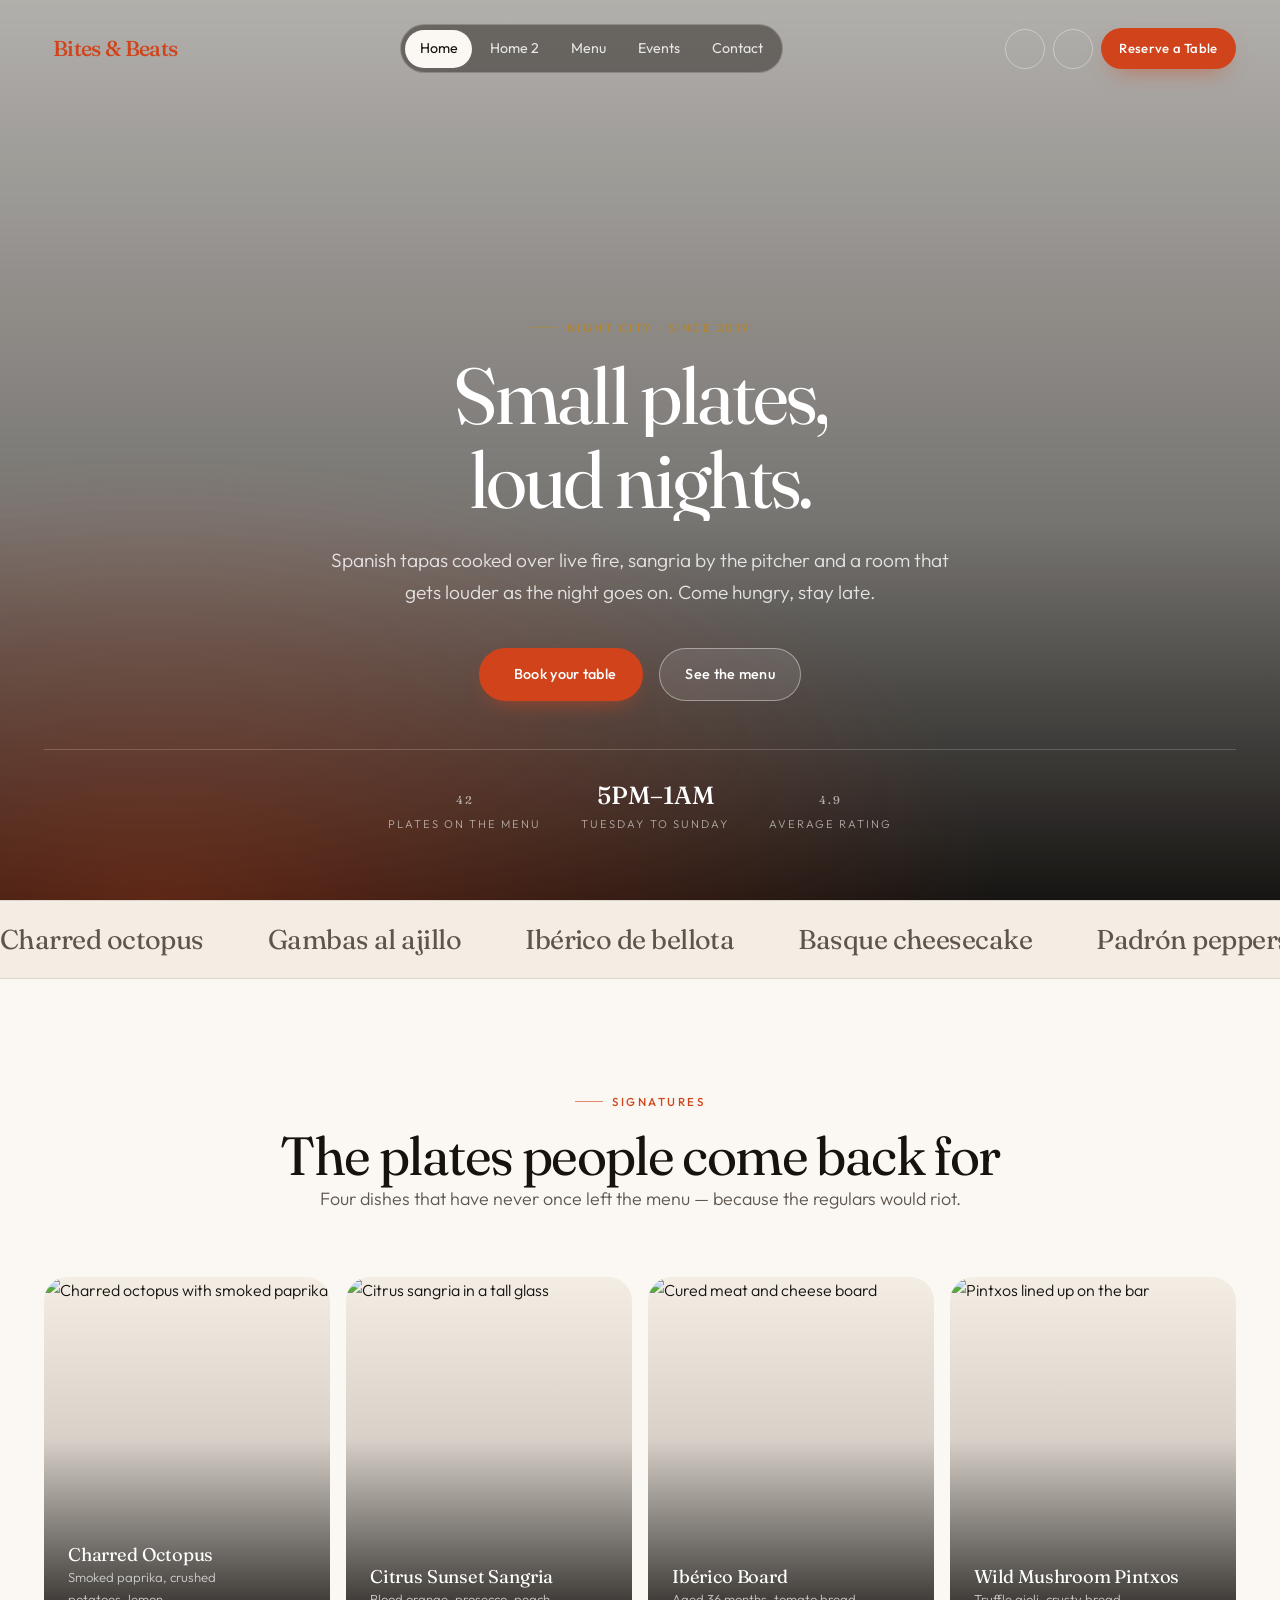
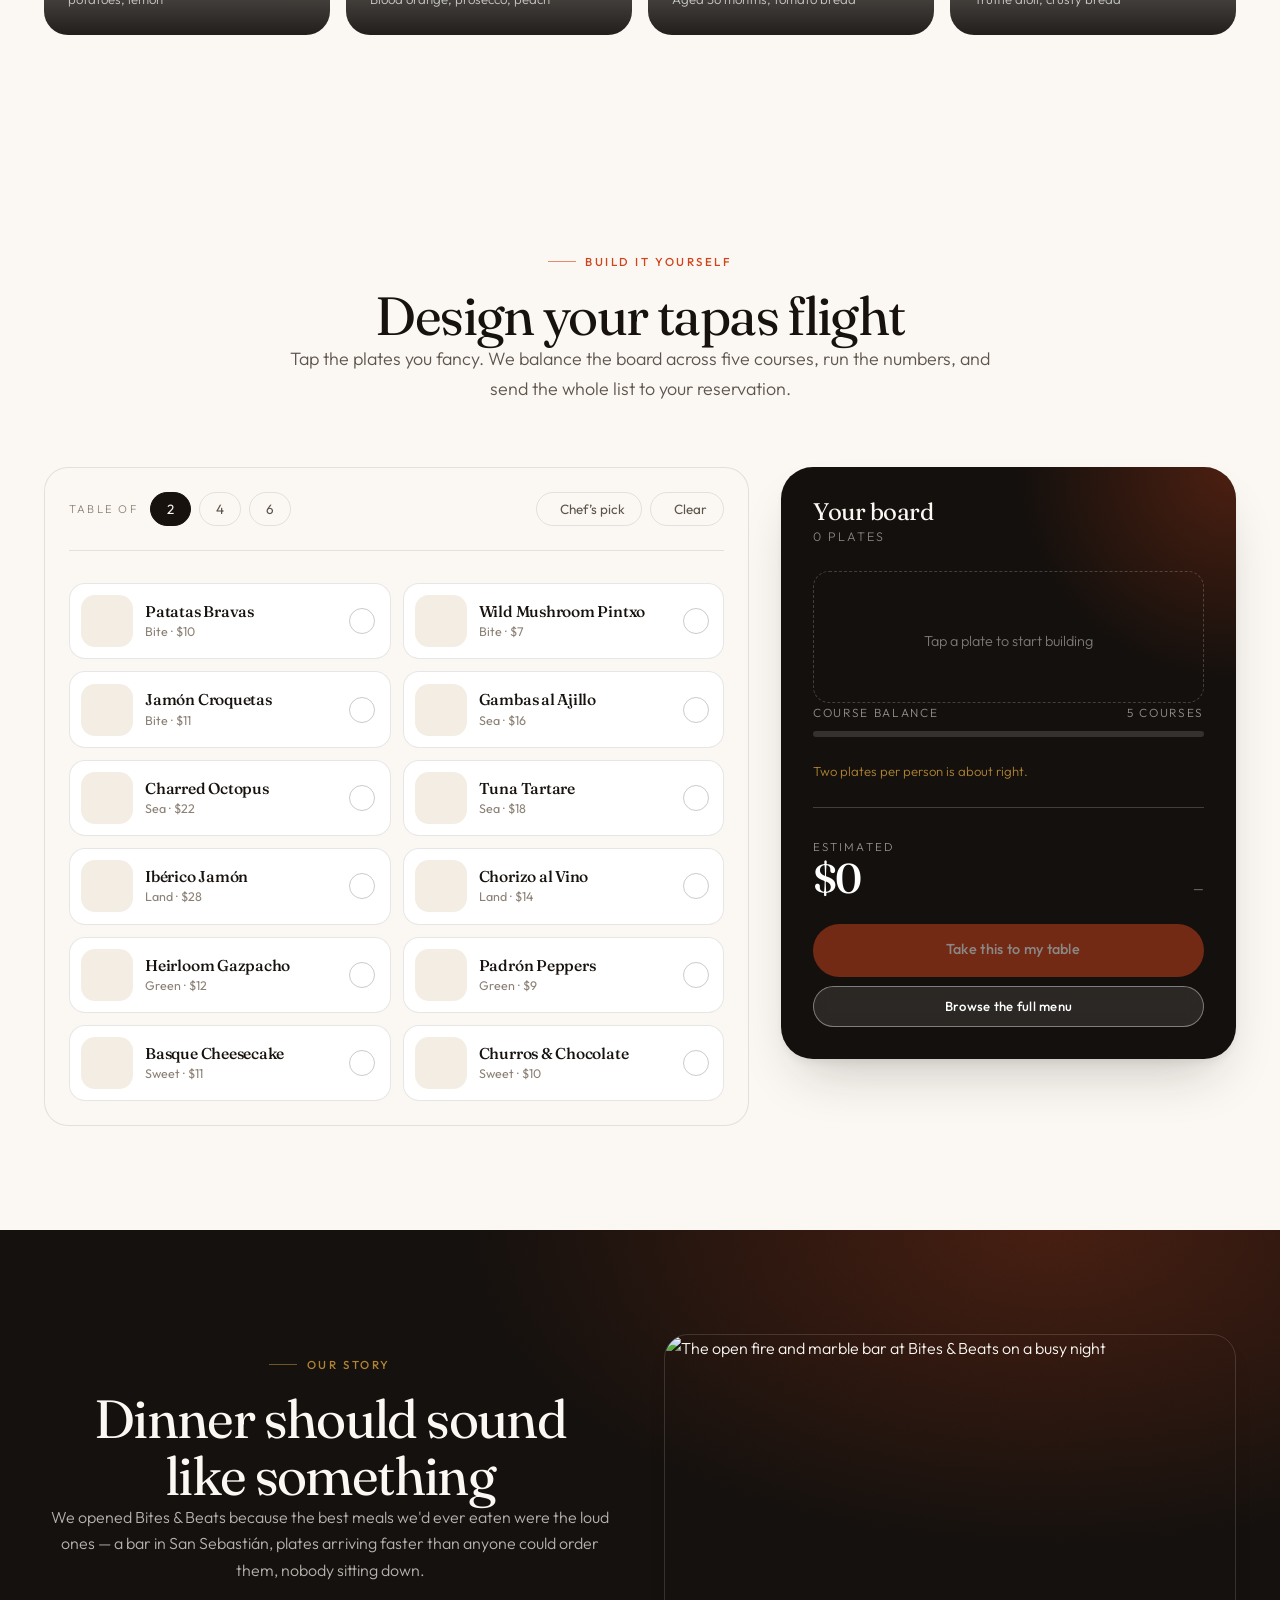
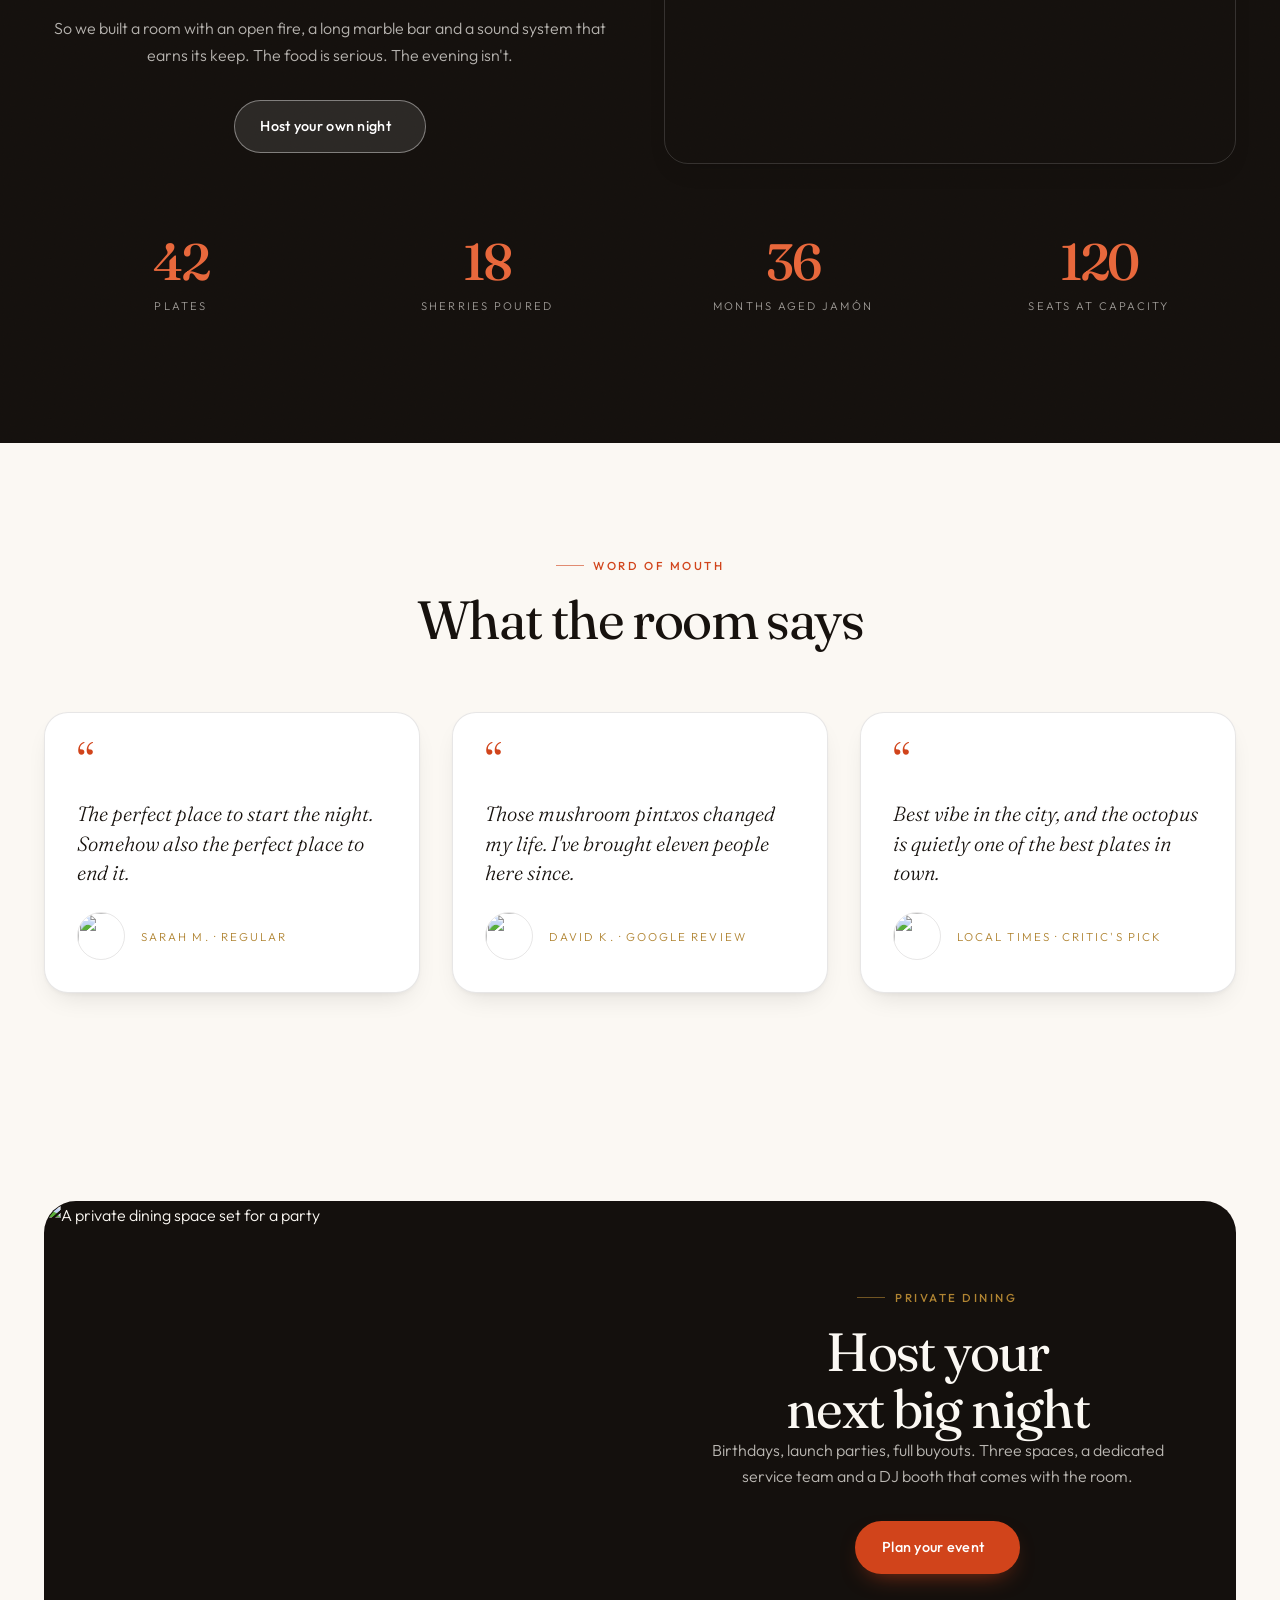
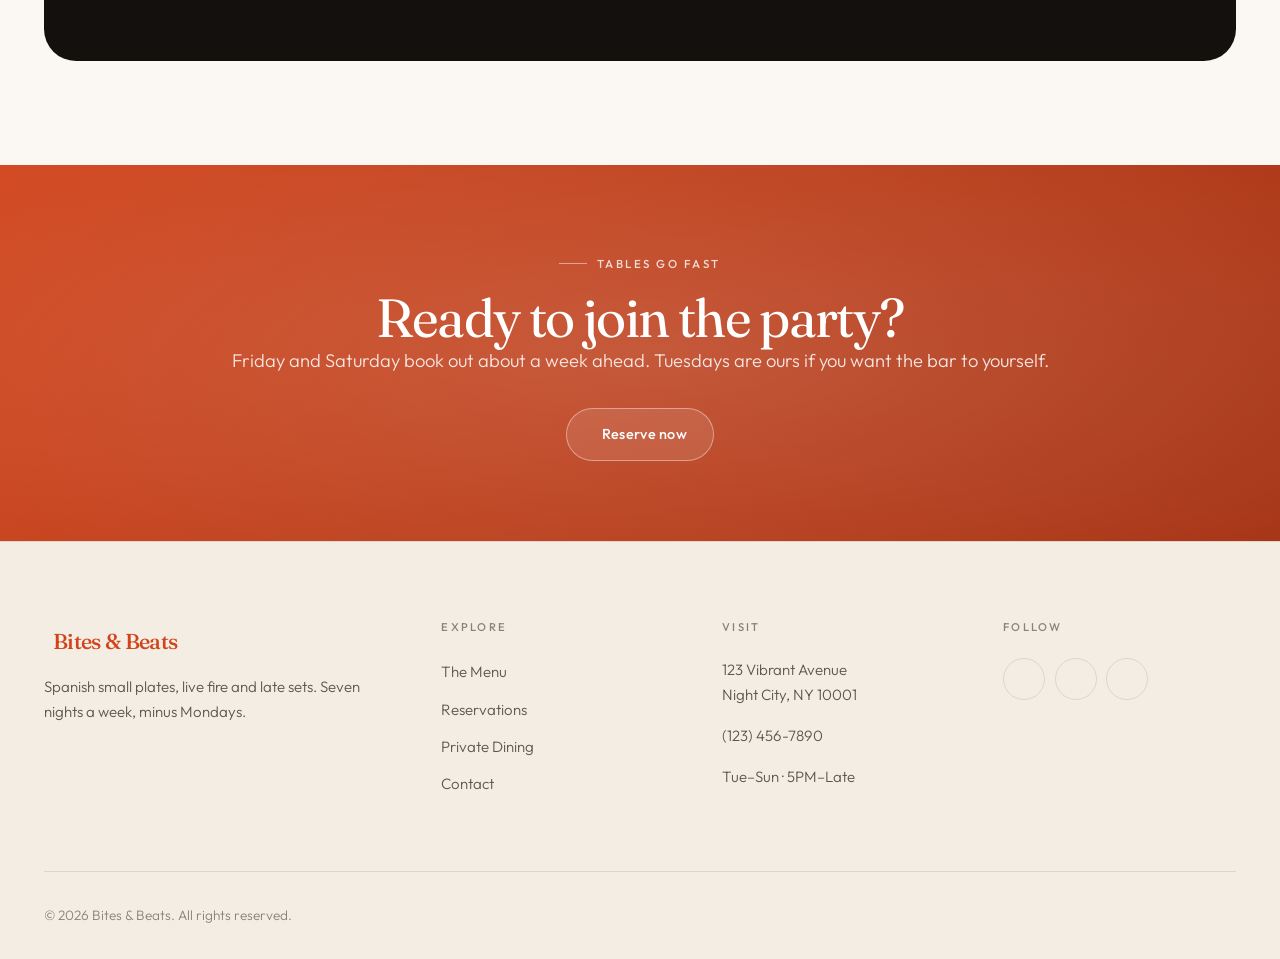
==== commit e3069af6: "1 doc" ====
--- a/index.html
+++ b/index.html
@@ -60,6 +60,18 @@
       </button>
     </div>
 
+    <nav class="drawer-nav">
+      <a href="index.html" class="active">Home</a>
+      <a href="home2.html">Home 2</a>
+      <a href="menu.html">Menu</a>
+      <a href="events.html">Events</a>
+      <a href="contact.html">Contact</a>
+    </nav>
+
+    <div class="drawer-actions">
+      <a href="reservations.html" class="btn btn-primary"><i class="ph ph-calendar-check"></i> Reserve a Table</a>
+    </div>
+
     <div class="drawer-toggles">
       <button class="icon-btn theme-toggle" aria-label="Toggle theme">
         <i class="ph ph-moon"></i>
@@ -67,18 +79,6 @@
       <button class="icon-btn rtl-toggle" aria-label="Toggle text direction">
         <i class="ph ph-arrows-left-right"></i>
       </button>
-    </div>
-
-    <nav class="drawer-nav">
-      <a href="index.html" class="active">Home</a>
-      <a href="home2.html">Home 2</a>
-      <a href="menu.html">Menu</a>
-      <a href="events.html">Events</a>
-      <a href="contact.html">Contact</a>
-    </nav>
-
-    <div class="drawer-actions">
-      <a href="reservations.html" class="btn btn-primary"><i class="ph ph-calendar-check"></i> Reserve a Table</a>
     </div>
   </aside>
 
--- a/assets/css/style.css
+++ b/assets/css/style.css
@@ -250,6 +250,9 @@
 section { padding-block: var(--space-12); position: relative; }
 section.tight { padding-block: var(--space-8); }
 section.flush-top { padding-block-start: 0; }
+/* Like .flush-top, but keeps a small gap so a card does not butt against the
+   tinted page-head band directly above it. */
+section.tight-top { padding-block-start: var(--space-6); }
 
 section.page-head, .page-head { padding-block-start: calc(var(--nav-h) + var(--space-8)); }
 
@@ -433,6 +436,29 @@
   color: #FFF;
 }
 
+/* The link pill itself: its translucent light background disappears against a
+   dark photo, so swap it for a dark scrim with white labels. */
+.nav-over-dark .navbar:not(.scrolled) .nav-links {
+  background: rgba(20, 16, 13, 0.45);
+  border-color: rgba(255, 255, 255, 0.24);
+  backdrop-filter: blur(14px) saturate(1.2);
+  -webkit-backdrop-filter: blur(14px) saturate(1.2);
+}
+
+.nav-over-dark .navbar:not(.scrolled) .nav-links a {
+  color: rgba(255, 255, 255, 0.84);
+}
+
+.nav-over-dark .navbar:not(.scrolled) .nav-links a:hover {
+  color: #FFF;
+  background: rgba(255, 255, 255, 0.16);
+}
+
+.nav-over-dark .navbar:not(.scrolled) .nav-links a.active {
+  color: #14100D;
+  background: #FBF8F3;
+}
+
 .nav-container {
   display: flex;
   justify-content: space-between;
@@ -570,7 +596,7 @@
 .drawer-nav {
   display: flex;
   flex-direction: column;
-  margin-bottom: var(--space-6);
+  margin-bottom: var(--space-4);
 }
 
 .drawer-nav a {
@@ -600,9 +626,11 @@
 .drawer-nav a:hover::after { opacity: 1; transform: translateX(0); }
 .drawer-nav a.active { color: var(--accent); }
 
-.drawer-actions { margin-top: auto; display: flex; flex-direction: column; gap: var(--space-2); }
+/* The reserve button follows the last nav link directly, with the theme and
+   direction toggles closing the drawer underneath it. */
+.drawer-actions { display: flex; flex-direction: column; gap: var(--space-2); }
 .drawer-actions .btn { width: 100%; }
-.drawer-toggles { display: flex; gap: 0.5rem; margin-bottom: var(--space-3); }
+.drawer-toggles { display: flex; gap: 0.5rem; margin-top: var(--space-3); }
 
 /* --------------------------------------------------------------------------
    8. Buttons
@@ -962,36 +990,62 @@
   50%      { transform: scaleY(1);   transform-origin: top; opacity: 1; }
 }
 
-/* Split hero (home2) */
+/* Split hero (home2): the photo and the copy share one grid cell at every
+   width, so the copy always reads as an overlay on the image rather than as a
+   panel beside or below it. */
 .split-hero {
   display: grid;
-  grid-template-columns: 1.05fr 1fr;
+  grid-template-columns: 1fr;
+  grid-template-rows: 1fr;
   min-height: 100vh;
   min-height: 100svh;
   align-items: stretch;
 }
 
+.split-hero-copy,
+.split-hero-media { grid-area: 1 / 1; }
+
 .split-hero-copy {
+  position: relative;
+  z-index: 1;
   display: flex;
   flex-direction: column;
   justify-content: center;
   align-items: center;
   text-align: center;
   padding: calc(var(--nav-h) + var(--space-6)) clamp(1.5rem, 5vw, 5rem) var(--space-8);
-  background: var(--bg);
+  color: #FFF;
+  background: linear-gradient(to bottom, rgba(10, 8, 6, 0.55), rgba(10, 8, 6, 0.86));
 }
 
 /* The full-width children above stop align-items from centring the eyebrow,
    and text-align can't reach it either since it is itself a flex container. */
 .split-hero-copy > * { width: 100%; }
 .split-hero-copy .eyebrow { justify-content: center; }
-.split-hero-copy h1 { margin-bottom: var(--space-3); }
+.split-hero-copy h1 { margin-bottom: var(--space-3); color: #FFF; }
 .split-hero-copy .lede { max-width: 48ch; margin-inline: auto; }
 
-.split-hero-media { position: relative; overflow: hidden; min-height: 440px; }
+.split-hero-copy .lede,
+.split-hero-copy .stat span { color: rgba(255, 255, 255, 0.76); }
+
+.split-hero-copy .btn-outline {
+  color: #FFF;
+  border-color: rgba(255, 255, 255, 0.5);
+}
+
+.split-hero-copy .btn-outline:hover {
+  background: #FFF;
+  color: #14100D;
+  border-color: #FFF;
+}
+
+.split-hero-media { position: relative; overflow: hidden; min-height: 0; }
 .split-hero-media img { width: 100%; height: 100%; object-fit: cover; }
 
+/* Anchored to the photo, which the copy now covers at every width, so it is
+   kept out of the layout. */
 .floating-quote {
+  display: none;
   position: absolute;
   bottom: var(--space-4);
   left: var(--space-4);
@@ -1003,7 +1057,6 @@
   padding: var(--space-3);
   border-radius: var(--radius);
   box-shadow: var(--shadow);
-  display: flex;
   align-items: center;
   gap: var(--space-2);
 }
@@ -1108,23 +1161,6 @@
 .share-overlay h4 { color: #FFF; font-size: 1.15rem; margin-bottom: 0.15rem; }
 .share-overlay p { font-size: 0.82rem; color: rgba(255,255,255,0.72); font-weight: 300; }
 
-.share-item::after {
-  content: '\2197';
-  position: absolute;
-  top: var(--space-2); right: var(--space-2);
-  width: 36px; height: 36px;
-  display: grid; place-items: center;
-  border-radius: 50%;
-  background: rgba(255,255,255,0.14);
-  backdrop-filter: blur(8px);
-  border: 1px solid rgba(255,255,255,0.25);
-  color: #FFF;
-  opacity: 0;
-  transform: translateY(-6px);
-  transition: var(--transition);
-}
-
-.share-item:hover::after { opacity: 1; transform: translateY(0); }
 .share-item:hover img { transform: scale(1.06); }
 
 /* --------------------------------------------------------------------------
@@ -1533,6 +1569,10 @@
 .menu-jump-nav .container {
   display: flex;
   gap: 0.5rem;
+  /* Centred on tablet and desktop, where the six chips fit on one line.
+     'safe center' keeps the first chip reachable if they ever overflow. */
+  justify-content: center;
+  justify-content: safe center;
   overflow-x: auto;
   scrollbar-width: none;
 }
@@ -1588,6 +1628,8 @@
   scroll-margin-top: calc(var(--nav-h) + 90px);
 }
 
+.menu-category:last-child { margin-bottom: 0; }
+
 .menu-category-title {
   display: flex;
   align-items: baseline;
@@ -1669,7 +1711,20 @@
   white-space: nowrap;
 }
 
-.menu-item-desc { color: var(--ink-2); font-size: 0.92rem; margin-bottom: 0.5rem; }
+/* two lines are reserved so the tag row lines up across a grid row, however
+   long each description runs */
+.menu-item-desc {
+  color: var(--ink-2);
+  font-size: 0.92rem;
+  line-height: 1.55;
+  min-height: 3.1em;
+  margin-bottom: 0.5rem;
+}
+
+/* single-column below this width, so the reserved line is just dead space */
+@media (max-width: 768px) {
+  .menu-item-desc { min-height: 0; }
+}
 
 .dietary-tags { display: flex; gap: 0.4rem; flex-wrap: wrap; }
 
@@ -1921,8 +1976,6 @@
   .nav-links, .nav-actions { display: none; }
   .hamburger { display: inline-flex; }
   .footer-grid { grid-template-columns: repeat(2, 1fr); }
-  .split-hero { grid-template-columns: 1fr; min-height: auto; }
-  .split-hero-media { min-height: 60vh; order: -1; }
   .grid-2 { grid-template-columns: 1fr; }
 }
 
@@ -1930,6 +1983,14 @@
    breakpoint longer than the defaults above, so these must win over the
    stacking rules. */
 @media (max-width: 1024px) {
+  /* Tablet and small laptop: the hero is tall relative to its content, so the
+     bottom-anchored desktop layout leaves it stranded near the fold. Centre it
+     vertically, with matched block padding so the box centres optically too. */
+  .hero {
+    align-items: center;
+    padding-block: calc(var(--nav-h) + var(--space-4));
+  }
+
   .story-grid { grid-template-columns: 1fr 1fr; gap: var(--space-4); }
   .feature-split { grid-template-columns: 1fr 1fr; }
   .contact-grid { grid-template-columns: 1fr 1fr; gap: var(--space-4); }
@@ -1946,26 +2007,11 @@
   .menu-grid { grid-template-columns: 1fr; gap: var(--space-2); }
   .menu-item-media { width: 76px; height: 76px; flex-basis: 76px; border-radius: 14px; }
   .menu-item { gap: var(--space-2); }
-  .hero { align-items: flex-end; }
   .hero-content h1 { max-width: 100%; }
   .scroll-cue { display: none; }
   .hero-meta { gap: var(--space-3); }
   .hero-meta div { min-width: 90px; }
   .hero-meta strong { font-size: 1.25rem; }
-  /* Badge drops out of the image and sits under it rather than covering the
-     photo on a narrow screen. */
-  .split-hero-media {
-    min-height: 0;
-    display: flex;
-    flex-direction: column;
-    overflow: visible;
-  }
-  .split-hero-media img { height: 52vh; }
-  .floating-quote {
-    position: static;
-    max-width: none;
-    margin: var(--space-2) clamp(1.5rem, 5vw, 5rem) 0;
-  }
 }
 
 /* Tablet keeps the four columns paired 2x2; only phones stack them one by
--- a/assets/css/interactive.css
+++ b/assets/css/interactive.css
@@ -678,11 +678,12 @@
   font-weight: 500;
 }
 
-.option-grid { display: grid; grid-template-columns: repeat(auto-fit, minmax(190px, 1fr)); gap: 0.75rem; }
+.option-grid { display: grid; grid-template-columns: repeat(auto-fit, minmax(190px, 1fr)); gap: 0.75rem; align-items: stretch; }
 
 .option-card {
   position: relative;
-  display: block;
+  display: flex;
+  flex-direction: column;
   padding: var(--space-3);
   border: 1px solid var(--line);
   border-radius: var(--radius);
@@ -708,7 +709,10 @@
 
 .option-card .p {
   display: block;
-  margin-top: 0.6rem;
+  /* cards stretch to the tallest in the row, so pushing the price down keeps
+     every price line level however long a description runs */
+  margin-top: auto;
+  padding-top: 0.6rem;
   font-size: 0.8rem;
   color: var(--gold);
   letter-spacing: 0.06em;
--- a/assets/css/rtl.css
+++ b/assets/css/rtl.css
@@ -49,7 +49,6 @@
 
 /* ------------------------------------------------------------------ Cards */
 html[dir="rtl"] .price-chip { right: auto; left: var(--space-2); }
-html[dir="rtl"] .share-item::after { right: auto; left: var(--space-2); content: '\2196'; }
 
 /* ---------------------------------------------------------------- Marquee */
 html[dir="rtl"] .marquee-track { animation-direction: reverse; }
